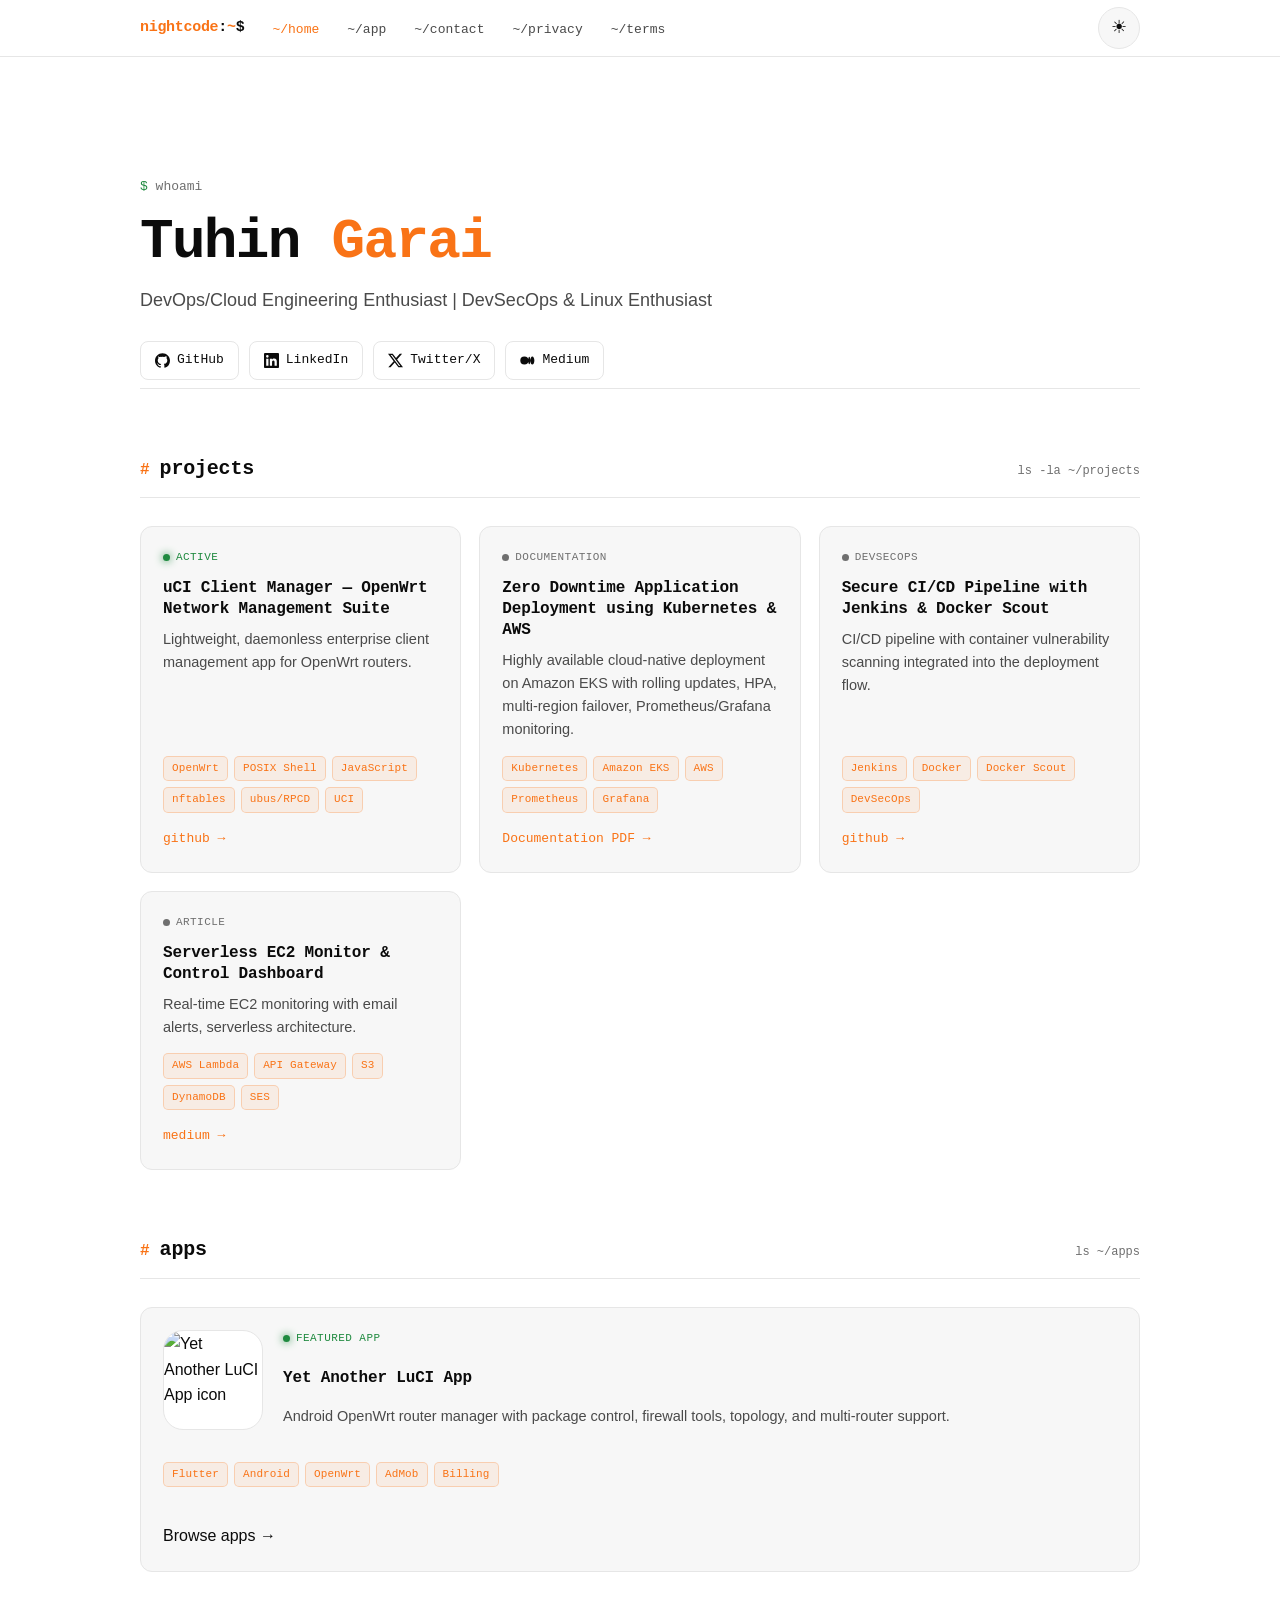
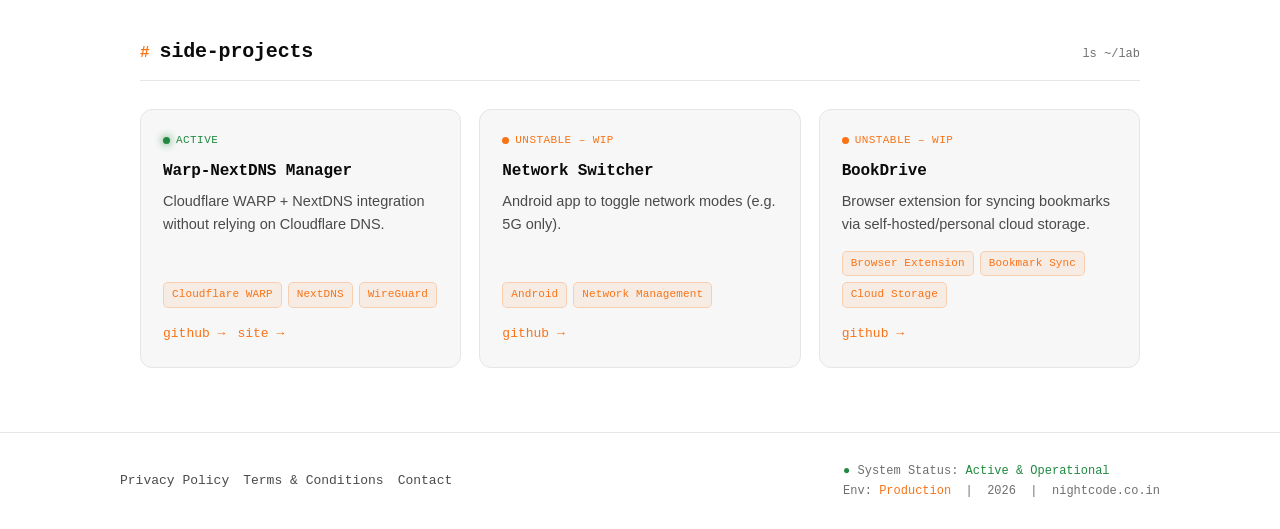
==== index.html @ ea2e743a "feat: update Google Tag Manager ID" ====
<!DOCTYPE html>
<html lang="en">

<head>
  <!-- Google Tag Manager -->
  <script>(function(w,d,s,l,i){w[l]=w[l]||[];w[l].push({'gtm.start':
  new Date().getTime(),event:'gtm.js'});var f=d.getElementsByTagName(s)[0],
  j=d.createElement(s),dl=l!='dataLayer'?'&l='+l:'';j.async=true;j.src=
  '/analytics/?id='+i+dl;f.parentNode.insertBefore(j,f);
  })(window,document,'script','dataLayer','GTM-NWBNMKMR');</script>
  <!-- End Google Tag Manager -->
  <meta charset="UTF-8">
  <meta name="viewport" content="width=device-width, initial-scale=1.0">
  <title>nightcode.co.in — Projects & Apps by nightcodex7</title>
  <meta name="description"
    content="nightcode.co.in features projects and Android apps by nightcodex7, including Yet Another LuCI App for OpenWrt.">
  <meta name="keywords" content="nightcodex7, Android apps, OpenWrt, LuCI, router manager, AdMob, Google Play Billing">
  <meta name="robots" content="index, follow">
  <meta property="og:title" content="nightcode.co.in — Projects & Apps by nightcodex7">
  <meta property="og:description" content="Discover projects and Android apps by nightcodex7, including the featured Yet Another LuCI App for OpenWrt.">
  <meta property="og:url" content="https://nightcode.co.in/">
  <meta property="og:type" content="website">
  <meta property="og:image" content="https://play-lh.googleusercontent.com/Rg--QY-uvtgIDspsjpdXg3IpzzlnApyEFl4UIc5y411rOdT7_73zmTaIJdbg_Q_hnLItHSQLO6C3EMO8smJp=w240-h480-rw">
  <meta name="twitter:card" content="summary_large_image">
  <link rel="icon" id="site-favicon" href="assets/icons/favicon-dark.svg" type="image/svg+xml">
  <script>
  (function(){
    var prefersDark = window.matchMedia && window.matchMedia('(prefers-color-scheme: dark)').matches;
    var storedTheme = localStorage.getItem('theme');
    var theme = storedTheme || (prefersDark ? 'dark' : 'light');
    document.documentElement.setAttribute('data-theme', theme);
    var favicon = document.getElementById('site-favicon');
    if (favicon) favicon.href = theme === 'dark' ? 'assets/icons/favicon-dark.svg' : 'assets/icons/favicon-light.svg';
    document.addEventListener('DOMContentLoaded', function(){
      var toggle = document.getElementById('themeToggle');
      if (!toggle) return;
      toggle.textContent = theme === 'dark' ? '☾' : '☀';
      toggle.addEventListener('click', function(){
        var nextTheme = document.documentElement.getAttribute('data-theme') === 'dark' ? 'light' : 'dark';
        document.documentElement.setAttribute('data-theme', nextTheme);
        localStorage.setItem('theme', nextTheme);
        if (favicon) favicon.href = nextTheme === 'dark' ? 'assets/icons/favicon-dark.svg' : 'assets/icons/favicon-light.svg';
        toggle.textContent = nextTheme === 'dark' ? '☾' : '☀';
      });
    });
    var mq = window.matchMedia && window.matchMedia('(prefers-color-scheme: dark)');
    if (mq && mq.addEventListener) mq.addEventListener('change', function(e){
      if (localStorage.getItem('theme')) return;
      var t = e.matches ? 'dark' : 'light';
      document.documentElement.setAttribute('data-theme', t);
      if (favicon) favicon.href = t === 'dark' ? 'assets/icons/favicon-dark.svg' : 'assets/icons/favicon-light.svg';
      var toggle = document.getElementById('themeToggle');
      if (toggle) toggle.textContent = t === 'dark' ? '☾' : '☀';
    });
  })();
  </script>
  <link rel="stylesheet" href="styles.css">
  <link rel="canonical" href="https://nightcode.co.in/">
  <script type="application/ld+json">
  {"@context":"https://schema.org","@type":"WebSite","url":"https://nightcode.co.in/","name":"nightcode.co.in","description":"Projects and Android apps by nightcodex7, including Yet Another LuCI App for OpenWrt."}
  </script>
</head>

<body>
  <!-- Google Tag Manager (noscript) -->
  <noscript><iframe src="https://www.googletagmanager.com/ns.html?id=GTM-NWBNMKMR"
  height="0" width="0" style="display:none;visibility:hidden"></iframe></noscript>
  <!-- End Google Tag Manager (noscript) -->

  <nav class="nav">
    <div class="nav-inner">
      <a href="index.html" class="nav-brand"><span class="prompt">nightcode</span>:<span
          class="cursor">~</span>$</a>
      <button class="theme-toggle" id="themeToggle" type="button" aria-label="Toggle dark and light mode" title="Toggle theme">☀</button>
      <button class="nav-toggle" aria-label="Toggle menu" aria-expanded="false">menu</button>
      <ul class="nav-links" id="navLinks">
        <li><a href="index.html" class="active">~/home</a></li>
        <li><a href="app.html">~/app</a></li>
        <li><a href="contact.html">~/contact</a></li>
        <li><a href="privacy-policy.html">~/privacy</a></li>
        <li><a href="terms.html">~/terms</a></li>
      </ul>
    </div>
  </nav>

  <main>
    <section class="hero">
      <div class="line"><span class="ok">$</span> whoami</div>
      <h1>Tuhin <span class="accent">Garai</span></h1>
      <p class="tagline">DevOps/Cloud Engineering Enthusiast | DevSecOps &amp; Linux Enthusiast</p>
      <div class="hero-links">
        <a href="https://github.com/nightcodex7" target="_blank" rel="noopener">
          <svg viewBox="0 0 24 24" fill="currentColor">
            <path
              d="M12 .5C5.37.5 0 5.78 0 12.29c0 5.21 3.44 9.63 8.21 11.19.6.11.82-.25.82-.56v-2.02c-3.34.71-4.04-1.59-4.04-1.59-.55-1.37-1.34-1.74-1.34-1.74-1.09-.74.08-.73.08-.73 1.21.08 1.85 1.22 1.85 1.22 1.07 1.8 2.81 1.28 3.5.98.11-.76.42-1.28.76-1.57-2.67-.3-5.47-1.31-5.47-5.84 0-1.29.47-2.34 1.22-3.17-.12-.3-.53-1.51.12-3.15 0 0 1-.31 3.3 1.21a11.6 11.6 0 0 1 6 0c2.3-1.52 3.3-1.21 3.3-1.21.65 1.64.24 2.85.12 3.15.76.83 1.22 1.88 1.22 3.17 0 4.54-2.81 5.53-5.49 5.83.43.36.81 1.08.81 2.18v3.23c0 .31.22.68.83.56A12.01 12.01 0 0 0 24 12.29C24 5.78 18.63.5 12 .5Z" />
          </svg>
          GitHub
        </a>
        <a href="https://linkedin.com/in/tuhingarai" target="_blank" rel="noopener">
          <svg viewBox="0 0 24 24" fill="currentColor">
            <path
              d="M20.45 20.45h-3.56v-5.57c0-1.33-.03-3.04-1.85-3.04-1.86 0-2.14 1.45-2.14 2.94v5.67H9.35V9h3.41v1.56h.05c.48-.9 1.64-1.85 3.37-1.85 3.6 0 4.27 2.37 4.27 5.46v6.28zM5.34 7.43a2.06 2.06 0 1 1 0-4.13 2.06 2.06 0 0 1 0 4.13zM7.12 20.45H3.55V9h3.57v11.45zM22.22 0H1.77C.79 0 0 .77 0 1.72v20.56C0 23.23.79 24 1.77 24h20.45c.98 0 1.78-.77 1.78-1.72V1.72C24 .77 23.2 0 22.22 0z" />
          </svg>
          LinkedIn
        </a>
        <a href="https://x.com/nightcode_x" target="_blank" rel="noopener">
          <svg viewBox="0 0 24 24" fill="currentColor">
            <path
              d="M18.9 1.15h3.68l-8.04 9.19L24 22.85h-7.41l-5.8-7.58-6.63 7.58H.47l8.6-9.83L0 1.15h7.6l5.24 6.93 6.06-6.93zm-1.29 19.5h2.04L6.49 3.24H4.3L17.61 20.65z" />
          </svg>
          Twitter/X
        </a>
        <a href="https://medium.com/@nightcode_x" target="_blank" rel="noopener">
          <svg viewBox="0 0 24 24" fill="currentColor">
            <path
              d="M13.54 12a6.54 6.54 0 1 1-13.08 0 6.54 6.54 0 0 1 13.08 0zm9.46 0c0 3.61-1.46 6.54-3.27 6.54s-3.27-2.93-3.27-6.54 1.47-6.54 3.27-6.54S23 8.39 23 12zm-6.54 0c0 3.31-.73 6-1.63 6s-1.64-2.69-1.64-6 .74-6 1.64-6 1.63 2.69 1.63 6z" />
          </svg>
          Medium
        </a>
      </div>
    </section>

    <section>
      <div class="section-head">
        <span class="hash">#</span>
        <h2>projects</h2>
        <span class="meta">ls -la ~/projects</span>
      </div>


      <div class="grid">
        <article class="card">
          <span class="status active"><span class="dot"></span>Active</span>
          <h3>uCI Client Manager — OpenWrt Network Management Suite</h3>
          <p>Lightweight, daemonless enterprise client management app for OpenWrt routers.</p>
          <div class="tags"><span class="tag">OpenWrt</span><span class="tag">POSIX Shell</span><span
              class="tag">JavaScript</span><span class="tag">nftables</span><span class="tag">ubus/RPCD</span><span
              class="tag">UCI</span></div>
          <div class="card-links"><a href="https://github.com/nightcodex7/luci-app-client-manager" target="_blank"
              rel="noopener">github →</a></div>
        </article>

        <article class="card">
          <span class="status"><span class="dot"></span>Documentation</span>
          <h3>Zero Downtime Application Deployment using Kubernetes &amp; AWS</h3>
          <p>Highly available cloud-native deployment on Amazon EKS with rolling updates, HPA, multi-region failover,
            Prometheus/Grafana monitoring.</p>
          <div class="tags"><span class="tag">Kubernetes</span><span class="tag">Amazon EKS</span><span
              class="tag">AWS</span><span class="tag">Prometheus</span><span class="tag">Grafana</span></div>
          <div class="card-links"><a href="https://tuhingarai.in/assets/Zero_Downtime%20Application_Deployment_Kubernetes_AWS.pdf" target="_blank" rel="noopener">Documentation PDF →</a></div>
        </article>

        <article class="card">
          <span class="status"><span class="dot"></span>DevSecOps</span>
          <h3>Secure CI/CD Pipeline with Jenkins &amp; Docker Scout</h3>
          <p>CI/CD pipeline with container vulnerability scanning integrated into the deployment flow.</p>
          <div class="tags"><span class="tag">Jenkins</span><span class="tag">Docker</span><span class="tag">Docker
              Scout</span><span class="tag">DevSecOps</span></div>
          <div class="card-links"><a href="https://github.com/nightcodex7/insecure_cicd_testing" target="_blank"
              rel="noopener">github →</a></div>
        </article>

        <article class="card">
          <span class="status"><span class="dot"></span>Article</span>
          <h3>Serverless EC2 Monitor &amp; Control Dashboard</h3>
          <p>Real-time EC2 monitoring with email alerts, serverless architecture.</p>
          <div class="tags"><span class="tag">AWS Lambda</span><span class="tag">API Gateway</span><span
              class="tag">S3</span><span class="tag">DynamoDB</span><span class="tag">SES</span></div>
          <div class="card-links"><a
              href="https://medium.com/@nightcode_x/build-a-serverless-ec2-monitor-control-dashboard-with-aws-lambda-api-gateway-and-s3-f9dcad97943d"
              target="_blank" rel="noopener">medium →</a></div>
        </article>
      </div>
    </section>

    <section>
      <div class="section-head">
        <span class="hash">#</span>
        <h2>apps</h2>
        <span class="meta">ls ~/apps</span>
      </div>
      <div class="apps-grid">
        <a href="app.html" class="card app-card" style="text-decoration:none;color:inherit;">
          <div class="app-preview">
            <img src="https://play-lh.googleusercontent.com/Rg--QY-uvtgIDspsjpdXg3IpzzlnApyEFl4UIc5y411rOdT7_73zmTaIJdbg_Q_hnLItHSQLO6C3EMO8smJp=w240-h480-rw"
              alt="Yet Another LuCI App icon">
            <div class="app-preview-content">
              <span class="status active"><span class="dot"></span>Featured App</span>
              <h3>Yet Another LuCI App</h3>
              <p>Android OpenWrt router manager with package control, firewall tools, topology, and multi-router support.</p>
            </div>
          </div>
          <div class="tags"><span class="tag">Flutter</span><span class="tag">Android</span><span class="tag">OpenWrt</span><span class="tag">AdMob</span><span class="tag">Billing</span></div>
          <span class="cta">Browse apps →</span>
        </a>
      </div>
    </section>

    <section>
      <div class="section-head">
        <span class="hash">#</span>
        <h2>side-projects</h2>
        <span class="meta">ls ~/lab</span>
      </div>
      <div class="grid">
        <article class="card">
          <span class="status active"><span class="dot"></span>Active</span>
          <h3>Warp-NextDNS Manager</h3>
          <p>Cloudflare WARP + NextDNS integration without relying on Cloudflare DNS.</p>
          <div class="tags"><span class="tag">Cloudflare WARP</span><span class="tag">NextDNS</span><span
              class="tag">WireGuard</span></div>
          <div class="card-links">
            <a href="https://github.com/nightcodex7/warp-nextdns-wireguard" target="_blank" rel="noopener">github →</a>
            <a href="https://warpnextmanager.nightcode.co.in/" target="_blank" rel="noopener">site →</a>
          </div>
        </article>

        <article class="card">
          <span class="status wip"><span class="dot"></span>Unstable – WIP</span>
          <h3>Network Switcher</h3>
          <p>Android app to toggle network modes (e.g. 5G only).</p>
          <div class="tags"><span class="tag">Android</span><span class="tag">Network Management</span></div>
          <div class="card-links"><a href="https://github.com/nightcodex7/NetworkSwitcher" target="_blank"
              rel="noopener">github →</a></div>
        </article>

        <article class="card">
          <span class="status wip"><span class="dot"></span>Unstable – WIP</span>
          <h3>BookDrive</h3>
          <p>Browser extension for syncing bookmarks via self-hosted/personal cloud storage.</p>
          <div class="tags"><span class="tag">Browser Extension</span><span class="tag">Bookmark Sync</span><span
              class="tag">Cloud Storage</span></div>
          <div class="card-links"><a href="https://github.com/nightcodex7/bookdrive-extension" target="_blank"
              rel="noopener">github →</a></div>
        </article>
      </div>
    </section>
  </main>

  <footer>
    <div class="foot-inner">
      <div class="foot-links">
        <a href="privacy-policy.html">Privacy Policy</a>
        <a href="terms.html">Terms &amp; Conditions</a>
        <a href="contact.html">Contact</a>
      </div>
      <div class="foot-status">
        <div><span class="ok">●</span> System Status: <span class="ok">Active &amp; Operational</span></div>
        <div>Env: <span class="accent">Production</span> &nbsp;|&nbsp; <span id="year">2026</span> &nbsp;|&nbsp;
          nightcode.co.in</div>
      </div>
    </div>
  </footer>

  <script>
    (function () {
      var t = document.querySelector('.nav-toggle');
      var l = document.getElementById('navLinks');
      if (t && l) t.addEventListener('click', function () {
        var open = l.classList.toggle('open');
        t.setAttribute('aria-expanded', open ? 'true' : 'false');
      });
      var y = document.getElementById('year');
      if (y) y.textContent = new Date().getFullYear();
    })();
  </script>
</body>

</html>
---- styles.css ----
/* nightcode.co.in — terminal/dashboard aesthetic, orange accent (#f97316) */
:root {
  --bg: #0a0a0a;
  --bg-elev: #121212;
  --bg-elev2: #171717;
  --border: #232323;
  --border-soft: #1c1c1c;
  --text: #e5e5e5;
  --text-dim: #9a9a9a;
  --text-faint: #6b6b6b;
  --accent: #f97316;
  --accent-dim: #c2410c;
  --accent-soft: rgba(249, 115, 22, 0.12);
  --success: #22c55e;
  --mono: "JetBrains Mono", "Fira Code", "SF Mono", "Cascadia Code", "Consolas", ui-monospace, monospace;
  --sans: -apple-system, BlinkMacSystemFont, "Segoe UI", Roboto, Helvetica, Arial, sans-serif;
}

/* Light theme overrides */
[data-theme="light"] {
  --bg: #ffffff;
  --bg-elev: #f7f7f7;
  --bg-elev2: #f2f2f2;
  --border: #e6e6e6;
  --border-soft: #f0f0f0;
  --text: #0b0b0b;
  --text-dim: #4a4a4a;
  --text-faint: #6f6f6f;
  --accent: #f97316;
  --accent-dim: #c2410c;
  --accent-soft: rgba(249, 115, 22, 0.08);
  --success: #1f8a3f;
}

* { margin: 0; padding: 0; box-sizing: border-box; }

html { scroll-behavior: smooth; }

body {
  background: var(--bg);
  color: var(--text);
  font-family: var(--sans);
  font-size: 16px;
  line-height: 1.6;
  -webkit-font-smoothing: antialiased;
  text-rendering: optimizeLegibility;
  min-height: 100vh;
  display: flex;
  flex-direction: column;
}

a { color: var(--accent); text-decoration: none; transition: color 0.15s, opacity 0.15s; }
a:hover { opacity: 0.85; }

::selection { background: var(--accent); color: #000; }

/* ---------- top nav ---------- */
.nav {
  position: sticky;
  top: 0;
  z-index: 50;
  background: rgba(10, 10, 10, 0.82);
  backdrop-filter: blur(10px);
  -webkit-backdrop-filter: blur(10px);
  border-bottom: 1px solid var(--border);
}
[data-theme="light"] .nav {
  background: rgba(255, 255, 255, 0.92);
  border-bottom: 1px solid var(--border);
}
.nav-inner {
  max-width: 1040px;
  margin: 0 auto;
  padding: 0 20px;
  height: 56px;
  display: flex;
  align-items: center;
  justify-content: space-between;
  gap: 16px;
}
.nav-brand {
  font-family: var(--mono);
  font-weight: 700;
  font-size: 15px;
  color: var(--text);
  letter-spacing: -0.02em;
  white-space: nowrap;
}
.nav-brand .prompt { color: var(--accent); }
.nav-brand .cursor { color: var(--accent); animation: blink 1.1s steps(2) infinite; }
@keyframes blink { 50% { opacity: 0; } }

.nav-links {
  display: flex;
  align-items: center;
  gap: 4px;
  list-style: none;
}
.nav-links a {
  color: var(--text-dim);
  font-family: var(--mono);
  font-size: 13px;
  padding: 7px 12px;
  border-radius: 6px;
  transition: color 0.15s, background 0.15s;
}
.nav-links a:hover { color: var(--accent); background: var(--accent-soft); opacity: 1; }
.nav-links a.active { color: var(--accent); }

.theme-toggle {
  order: 3;
  margin-left: auto;
  display: inline-flex;
  align-items: center;
  justify-content: center;
  border: 1px solid var(--border);
  border-radius: 999px;
  background: var(--bg-elev);
  color: var(--text);
  width: 42px;
  height: 42px;
  padding: 0;
  cursor: pointer;
  font-family: var(--mono);
  font-size: 18px;
  line-height: 1;
  transition: border-color 0.18s, color 0.18s, background 0.18s, transform 0.18s;
}
.theme-toggle:hover {
  border-color: var(--accent);
  color: var(--accent);
  background: var(--accent-soft);
}
.theme-toggle:focus-visible {
  outline: none;
}

.nav-links {
  order: 2;
}

.nav-toggle {
  display: none;
  background: none;
  border: 1px solid var(--border);
  border-radius: 6px;
  color: var(--text);
  padding: 6px 10px;
  cursor: pointer;
  font-family: var(--mono);
  font-size: 14px;
  line-height: 1;
}
.nav-toggle:hover { border-color: var(--accent); color: var(--accent); }

/* ---------- layout ---------- */
main {
  flex: 1;
  width: 100%;
  max-width: 1040px;
  margin: 0 auto;
  padding: 48px 20px 64px;
}

section { margin-bottom: 64px; }
section:last-child { margin-bottom: 0; }

.section-head {
  display: flex;
  align-items: baseline;
  gap: 10px;
  margin-bottom: 28px;
  font-family: var(--mono);
  border-bottom: 1px solid var(--border);
  padding-bottom: 12px;
}
.section-head .hash { color: var(--accent); font-weight: 700; }
.section-head h2 {
  font-family: var(--mono);
  font-size: 20px;
  font-weight: 700;
  color: var(--text);
  letter-spacing: -0.01em;
}
.section-head .meta {
  margin-left: auto;
  font-size: 12px;
  color: var(--text-faint);
}

/* ---------- hero ---------- */
.hero {
  padding: 72px 0 8px;
  border-bottom: 1px solid var(--border);
  margin-bottom: 64px;
}
.hero .line { font-family: var(--mono); color: var(--text-faint); font-size: 13px; margin-bottom: 14px; }
.hero .line .ok { color: var(--success); }
.hero h1 {
  font-family: var(--mono);
  font-size: clamp(34px, 7vw, 56px);
  font-weight: 700;
  line-height: 1.08;
  letter-spacing: -0.03em;
  color: var(--text);
  margin-bottom: 14px;
}
.hero h1 .accent { color: var(--accent); }
.hero .tagline {
  font-size: 18px;
  color: var(--text-dim);
  max-width: 640px;
  margin-bottom: 26px;
}
.hero-links { display: flex; flex-wrap: wrap; gap: 10px; }
.hero-links a {
  display: inline-flex;
  align-items: center;
  gap: 7px;
  padding: 8px 14px;
  border: 1px solid var(--border);
  border-radius: 8px;
  color: var(--text);
  font-family: var(--mono);
  font-size: 13px;
  transition: border-color 0.15s, color 0.15s, background 0.15s;
}
.hero-links a:hover { border-color: var(--accent); color: var(--accent); background: var(--accent-soft); opacity: 1; }
.hero-links svg { width: 15px; height: 15px; flex-shrink: 0; }

/* ---------- project grid ---------- */
.grid {
  display: grid;
  grid-template-columns: repeat(auto-fill, minmax(320px, 1fr));
  gap: 18px;
}
.grid.flagship { grid-template-columns: 1fr; }

.apps-grid {
  display: grid;
  grid-template-columns: repeat(auto-fit, minmax(320px, 1fr));
  gap: 18px;
}

.app-card {
  display: flex;
  flex-direction: column;
  gap: 20px;
}

.app-preview {
  display: flex;
  align-items: flex-start;
  gap: 20px;
}

.app-preview img {
  width: 100px;
  height: 100px;
  border-radius: 20px;
  object-fit: cover;
  border: 1px solid var(--border);
  background: var(--bg);
}

.app-preview-content {
  display: flex;
  flex-direction: column;
  gap: 8px;
}

.app-preview-content h3 {
  margin: 0;
}

.app-preview-content p {
  margin: 0;
  color: var(--text-dim);
  font-size: 14.5px;
}

.filter-row {
  display: flex;
  flex-wrap: wrap;
  align-items: center;
  gap: 12px;
  margin-bottom: 24px;
}

.filter-label {
  font-family: var(--mono);
  font-size: 13px;
  color: var(--text-faint);
  min-width: 120px;
}

.filter-buttons {
  display: flex;
  flex-wrap: wrap;
  gap: 10px;
}

.filter-btn {
  background: var(--bg-elev);
  border: 1px solid var(--border);
  color: var(--text);
  border-radius: 999px;
  padding: 10px 18px;
  font-family: var(--mono);
  font-size: 13px;
  cursor: pointer;
  transition: border-color 0.18s, background 0.18s, color 0.18s;
}

.filter-btn:hover,
.filter-btn.active {
  border-color: var(--accent);
  background: var(--accent-soft);
  color: var(--accent);
}

.filter-summary {
  margin-left: auto;
  font-family: var(--mono);
  font-size: 13px;
  color: var(--text-faint);
}

.app-item.hidden {
  display: none;
}

.card {
  background: var(--bg-elev);
  border: 1px solid var(--border);
  border-radius: 12px;
  padding: 22px;
  display: flex;
  flex-direction: column;
  transition: border-color 0.18s, transform 0.18s, background 0.18s;
}
.card:hover { border-color: var(--accent-dim); transform: translateY(-2px); }
.card .status {
  font-family: var(--mono);
  font-size: 11px;
  letter-spacing: 0.04em;
  text-transform: uppercase;
  display: inline-flex;
  align-items: center;
  gap: 6px;
  margin-bottom: 12px;
  color: var(--text-faint);
}
.card .status .dot { width: 7px; height: 7px; border-radius: 50%; background: var(--text-faint); flex-shrink: 0; }
.card .status.active { color: var(--success); }
.card .status.active .dot { background: var(--success); box-shadow: 0 0 8px var(--success); }
.card .status.wip { color: var(--accent); }
.card .status.wip .dot { background: var(--accent); }
.card h3 {
  font-family: var(--mono);
  font-size: 16px;
  font-weight: 700;
  color: var(--text);
  margin-bottom: 8px;
  letter-spacing: -0.01em;
  line-height: 1.3;
}
.card p { color: var(--text-dim); font-size: 14.5px; margin-bottom: 14px; flex: 1; }
.tags { display: flex; flex-wrap: wrap; gap: 6px; margin-bottom: 16px; }
.tag {
  font-family: var(--mono);
  font-size: 11px;
  color: var(--accent);
  background: var(--accent-soft);
  border: 1px solid rgba(249, 115, 22, 0.25);
  padding: 3px 8px;
  border-radius: 5px;
  letter-spacing: 0.01em;
}
.card-links { display: flex; flex-wrap: wrap; gap: 12px; font-family: var(--mono); font-size: 13px; }
.card-links a { display: inline-flex; align-items: center; gap: 5px; }
.card-links svg { width: 14px; height: 14px; }

.download-actions {
  display: flex;
  flex-wrap: wrap;
  gap: 10px;
  margin-bottom: 12px;
}

.download-actions a {
  display: inline-flex;
  align-items: center;
  justify-content: center;
  padding: 10px 16px;
  border-radius: 999px;
  border: 1px solid var(--border);
  background: var(--bg-elev);
  color: var(--text);
  font-family: var(--mono);
  font-size: 13px;
  text-decoration: none;
  transition: border-color 0.18s, color 0.18s, background 0.18s;
}

.download-actions a:hover {
  border-color: var(--accent);
  color: var(--accent);
  background: var(--accent-soft);
}

.clickable { cursor: pointer; }
.clickable:hover { border-color: var(--accent-dim); transform: translateY(-2px); }

/* flagship card */
.card.flagship {
  background: linear-gradient(180deg, var(--bg-elev2) 0%, var(--bg-elev) 100%);
  border-color: var(--accent-dim);
  padding: 30px;
}
.card.flagship .flag-badge {
  font-family: var(--mono);
  font-size: 11px;
  color: var(--accent);
  letter-spacing: 0.08em;
  text-transform: uppercase;
  margin-bottom: 6px;
}
.card.flagship h3 { font-size: 24px; margin-bottom: 12px; }
.card.flagship p { font-size: 16px; max-width: 680px; }
.card.flagship .cta {
  display: inline-flex;
  align-items: center;
  gap: 8px;
  padding: 10px 18px;
  background: var(--accent);
  color: #0a0a0a;
  border-radius: 8px;
  font-family: var(--mono);
  font-size: 14px;
  font-weight: 700;
  margin-top: 8px;
  align-self: flex-start;
  transition: transform 0.15s, opacity 0.15s;
}
.card.flagship .cta:hover { transform: translateY(-1px); opacity: 0.92; }

/* ---------- prose (legal/contact) ---------- */
.prose { max-width: 760px; }
.prose h1 {
  font-family: var(--mono);
  font-size: clamp(26px, 5vw, 36px);
  font-weight: 700;
  color: var(--text);
  letter-spacing: -0.02em;
  margin-bottom: 6px;
}
.prose .updated {
  font-family: var(--mono);
  font-size: 13px;
  color: var(--text-faint);
  margin-bottom: 30px;
  display: block;
}
.prose h2 {
  font-family: var(--mono);
  font-size: 17px;
  color: var(--accent);
  margin: 32px 0 12px;
  letter-spacing: -0.01em;
}
.prose h3 {
  font-family: var(--mono);
  font-size: 14px;
  color: var(--text);
  margin: 22px 0 8px;
}
.prose p { color: var(--text-dim); margin-bottom: 14px; font-size: 15.5px; }
.prose ul { margin: 0 0 14px 20px; color: var(--text-dim); }
.prose li { margin-bottom: 7px; font-size: 15.5px; }
.prose strong { color: var(--text); font-weight: 600; }
.prose .note {
  border-left: 3px solid var(--accent);
  background: var(--accent-soft);
  padding: 12px 16px;
  border-radius: 0 8px 8px 0;
  margin: 18px 0;
  font-size: 14.5px;
  color: var(--text);
}

/* ---------- app page ---------- */
.app-hero { text-align: left; padding: 0px 0 8px; border-bottom: none; margin-bottom: 5px; }
.app-hero .eyebrow { font-family: var(--mono); font-size: 13px; color: var(--accent); margin-bottom: 10px; }
.app-hero h1 {
  font-family: var(--mono);
  font-size: clamp(28px, 6vw, 44px);
  font-weight: 700;
  letter-spacing: -0.02em;
  color: var(--text);
  margin-bottom: 10px;
}
.app-hero .tag { font-size: 18px; color: var(--text-dim); margin-bottom: 14px; }
.app-hero .desc { color: var(--text-dim); max-width: 640px; font-size: 15.5px; }

.downloads {
  display: grid;
  grid-template-columns: repeat(auto-fit, minmax(280px, 1fr));
  gap: 16px;
  margin-bottom: 12px;
}
.dl {
  border: 1px solid var(--border);
  background: var(--bg-elev);
  border-radius: 12px;
  padding: 22px;
  display: flex;
  flex-direction: column;
  gap: 6px;
  transition: border-color 0.18s, transform 0.18s;
}
.dl:hover { border-color: var(--accent-dim); transform: translateY(-2px); }
.dl .label { font-family: var(--mono); font-size: 12px; color: var(--text-faint); text-transform: uppercase; letter-spacing: 0.05em; }
.dl .title { font-family: var(--mono); font-size: 17px; color: var(--text); font-weight: 700; }
.dl .sub { font-size: 13.5px; color: var(--text-dim); margin-bottom: 12px; }
.dl .btn {
  align-self: flex-start;
  display: inline-flex;
  align-items: center;
  gap: 8px;
  padding: 10px 16px;
  border-radius: 8px;
  font-family: var(--mono);
  font-size: 14px;
  font-weight: 700;
  transition: opacity 0.15s, transform 0.15s;
}
.dl .btn:hover { opacity: 0.9; transform: translateY(-1px); }
.dl.play .btn { background: #0f9d58; color: #fff; }
.dl.gh .btn { background: var(--accent); color: #0a0a0a; }
.dl .btn svg { width: 16px; height: 16px; }

/* screenshots */
.shots-loading, .shots-fallback {
  font-family: var(--mono);
  font-size: 13px;
  color: var(--text-faint);
  padding: 24px;
  text-align: center;
  border: 1px dashed var(--border);
  border-radius: 10px;
}
.shots-grid {
  display: grid;
  grid-template-columns: repeat(auto-fill, minmax(220px, 1fr));
  gap: 14px;
}
.shots-grid img {
  width: 100%;
  height: auto;
  border-radius: 10px;
  border: 1px solid var(--border);
  background: var(--bg-elev);
  transition: transform 0.18s, border-color 0.18s;
  cursor: zoom-in;
}
.shots-grid img:hover { transform: scale(1.02); border-color: var(--accent-dim); }

.feature-list {
  list-style: none;
  display: grid;
  grid-template-columns: repeat(auto-fit, minmax(280px, 1fr));
  gap: 12px;
  margin: 0;
}
.feature-list li {
  border: 1px solid var(--border);
  background: var(--bg-elev);
  border-radius: 10px;
  padding: 16px 18px;
  font-size: 14.5px;
  color: var(--text-dim);
}
.feature-list li b { color: var(--text); font-family: var(--mono); font-size: 14px; display: block; margin-bottom: 4px; }

.license-note {
  font-family: var(--mono);
  font-size: 14px;
  color: var(--text-dim);
  border: 1px solid var(--border);
  background: var(--bg-elev);
  border-radius: 10px;
  padding: 16px 20px;
}
.license-note .key { color: var(--accent); }

.back-link {
  font-family: var(--mono);
  font-size: 14px;
  color: var(--text-dim);
  display: inline-flex;
  align-items: center;
  gap: 6px;
  margin-top: 40px;
}
.back-link:hover { color: var(--accent); }
.back-link svg { width: 15px; height: 15px; }

/* ---------- contact ---------- */
.contact-card {
  border: 1px solid var(--border);
  background: var(--bg-elev);
  border-radius: 14px;
  padding: 40px;
  text-align: center;
  max-width: 560px;
  margin: 32px auto 0;
}
.contact-card .icon {
  width: 52px; height: 52px;
  margin: 0 auto 18px;
  color: var(--accent);
}
.contact-card h2 { font-family: var(--mono); font-size: 20px; color: var(--text); margin-bottom: 8px; }
.contact-card p { color: var(--text-dim); font-size: 15px; margin-bottom: 22px; }
.contact-card a.mail {
  display: inline-block;
  font-family: var(--mono);
  font-size: 16px;
  color: var(--accent);
  border: 1px solid var(--accent-dim);
  background: var(--accent-soft);
  padding: 12px 22px;
  border-radius: 8px;
  word-break: break-all;
  transition: background 0.15s, transform 0.15s;
}
.contact-card a.mail:hover { background: rgba(249, 115, 22, 0.2); transform: translateY(-1px); }

/* ---------- footer ---------- */
footer {
  border-top: 1px solid var(--border);
  background: var(--bg);
  padding: 28px 20px;
}
.foot-inner {
  max-width: 1040px;
  margin: 0 auto;
  display: flex;
  flex-wrap: wrap;
  align-items: center;
  justify-content: space-between;
  gap: 14px;
}
.foot-links { display: flex; flex-wrap: wrap; gap: 14px; font-family: var(--mono); font-size: 13px; }
.foot-links a { color: var(--text-dim); }
.foot-links a:hover { color: var(--accent); }
.foot-status {
  font-family: var(--mono);
  font-size: 12px;
  color: var(--text-faint);
  line-height: 1.7;
}
.foot-status .ok { color: var(--success); }
.foot-status .accent { color: var(--accent); }

/* ---------- responsive ---------- */
@media (max-width: 640px) {
  .nav-inner {
    padding: 0 14px;
    gap: 10px;
    height: auto;
    min-height: 56px;
    flex-wrap: wrap;
  }
  .nav-toggle { display: block; }
  .nav-links {
    position: absolute;
    top: 55px;
    left: 0;
    right: 0;
    flex-direction: column;
    align-items: stretch;
    gap: 0;
    background: var(--bg-elev);
    border-bottom: 1px solid var(--border);
    padding: 6px 12px 12px;
    display: none;
  }
  .nav-links.open { display: flex; }
  .nav-links a { padding: 11px 12px; border-radius: 6px; }
  .theme-toggle {
    margin-left: auto;
    padding: 7px 9px;
    min-width: 38px;
    min-height: 38px;
  }
  main { padding: 36px 16px 52px; }
  .hero { padding: 48px 0 8px; }
  .card.flagship { padding: 22px; }
  .contact-card { padding: 28px 20px; }
  .section-head .meta { display: none; }
}

@media (prefers-reduced-motion: reduce) {
  *, *::before, *::after { animation: none !important; transition: none !important; }
}
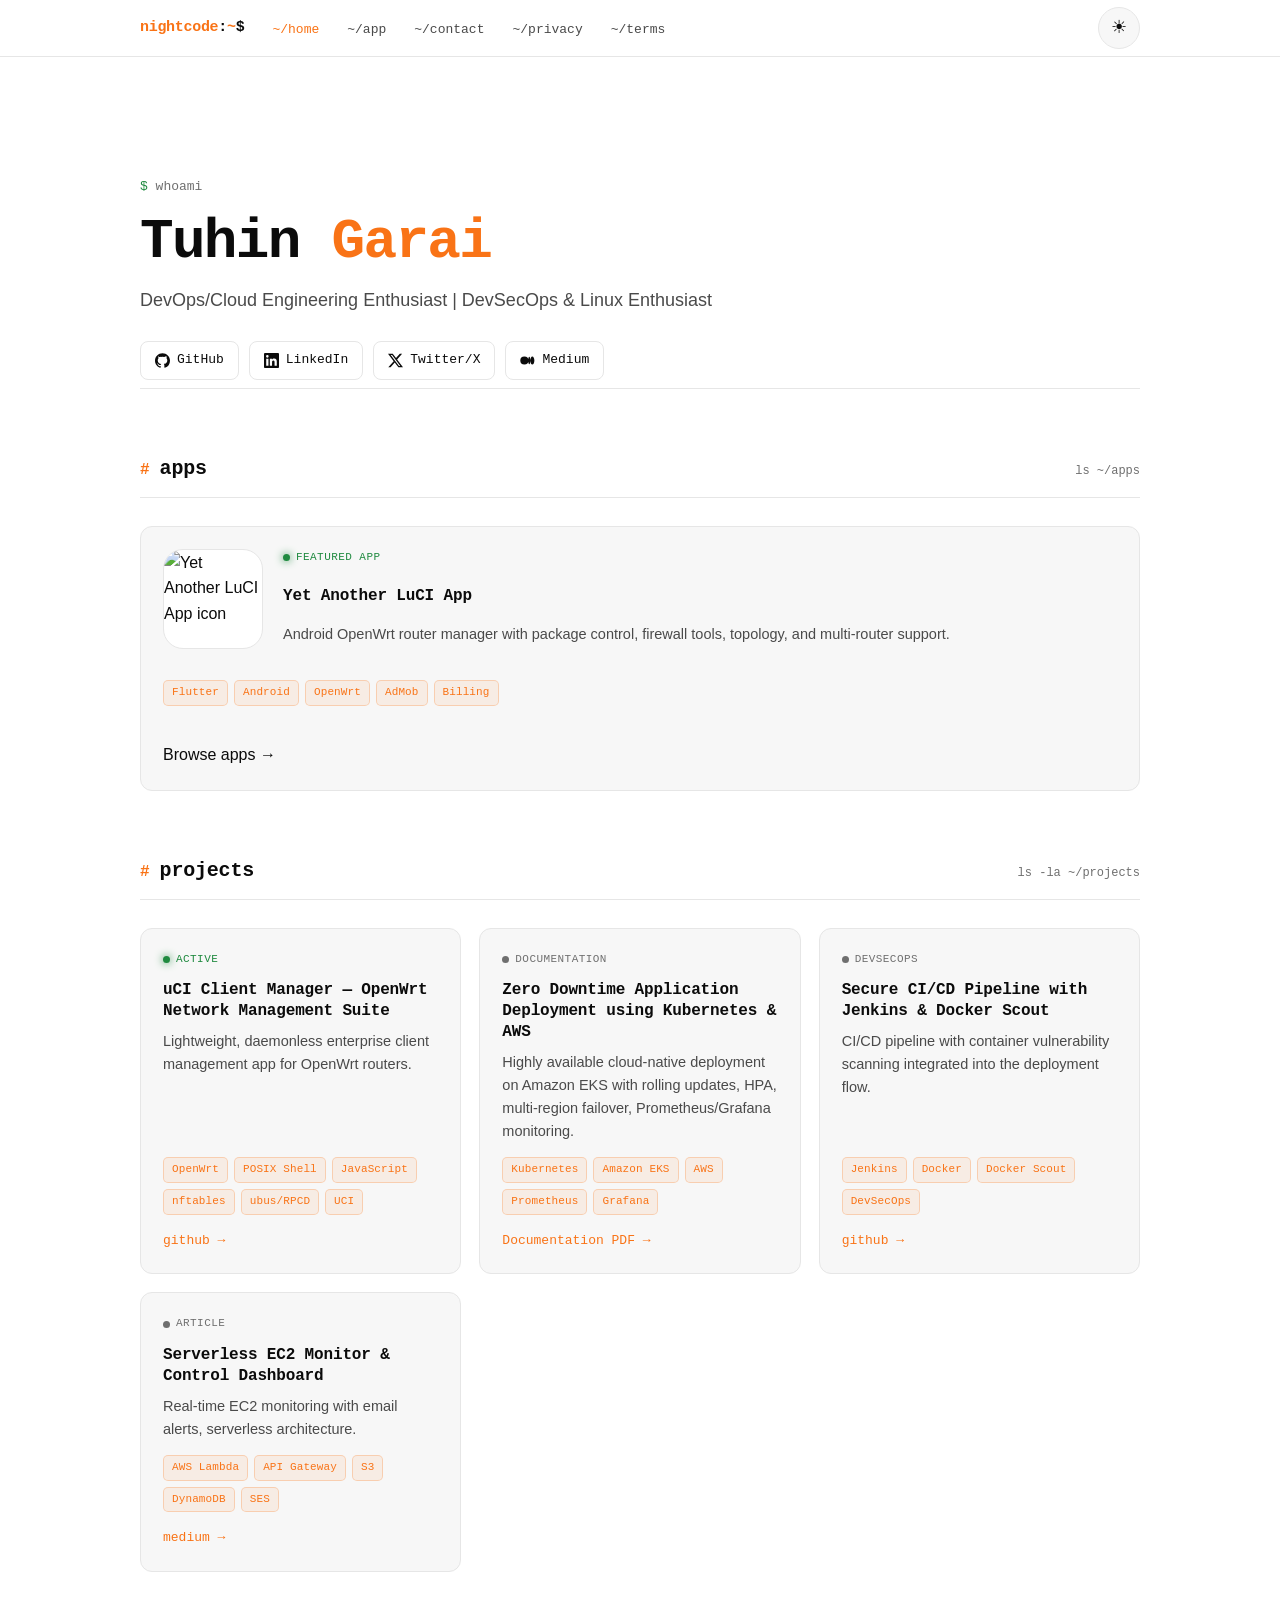
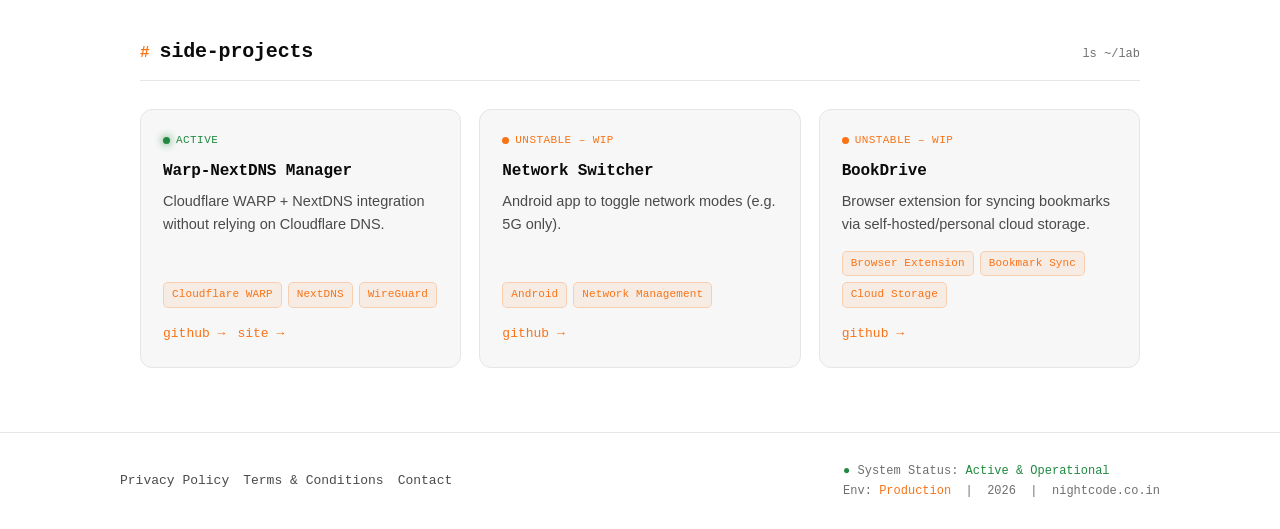
==== commit 4474e0e1: "refactor: optimize SEO and performance with enhanced meta tags, schema markup, and resource preloadi" ====
--- a/index.html
+++ b/index.html
@@ -13,15 +13,35 @@
   <meta name="viewport" content="width=device-width, initial-scale=1.0">
   <title>nightcode.co.in — Projects & Apps by nightcodex7</title>
   <meta name="description"
-    content="nightcode.co.in features projects and Android apps by nightcodex7, including Yet Another LuCI App for OpenWrt.">
-  <meta name="keywords" content="nightcodex7, Android apps, OpenWrt, LuCI, router manager, AdMob, Google Play Billing">
-  <meta name="robots" content="index, follow">
+    content="nightcode.co.in features projects, open-source software, and Android apps by nightcodex7, including Yet Another LuCI App for OpenWrt.">
+  <meta name="keywords" content="nightcodex7, Tuhin Garai, Android apps, OpenWrt, LuCI, router manager, DevOps, Cloud Engineering">
+  <meta name="robots" content="index, follow, max-image-preview:large, max-snippet:-1, max-video-preview:-1">
+  <link rel="canonical" href="https://nightcode.co.in/">
+
+  <!-- Performance & Resource Hints -->
+  <link rel="preconnect" href="https://play-lh.googleusercontent.com" crossorigin>
+  <link rel="dns-prefetch" href="https://play-lh.googleusercontent.com">
+  <link rel="preconnect" href="https://www.googletagmanager.com">
+  <link rel="dns-prefetch" href="https://www.googletagmanager.com">
+  <link rel="preload" as="image" href="https://play-lh.googleusercontent.com/Rg--QY-uvtgIDspsjpdXg3IpzzlnApyEFl4UIc5y411rOdT7_73zmTaIJdbg_Q_hnLItHSQLO6C3EMO8smJp=w240-h480-rw">
+
+  <!-- Open Graph / Facebook -->
+  <meta property="og:site_name" content="nightcode.co.in">
+  <meta property="og:locale" content="en_US">
   <meta property="og:title" content="nightcode.co.in — Projects & Apps by nightcodex7">
   <meta property="og:description" content="Discover projects and Android apps by nightcodex7, including the featured Yet Another LuCI App for OpenWrt.">
   <meta property="og:url" content="https://nightcode.co.in/">
   <meta property="og:type" content="website">
   <meta property="og:image" content="https://play-lh.googleusercontent.com/Rg--QY-uvtgIDspsjpdXg3IpzzlnApyEFl4UIc5y411rOdT7_73zmTaIJdbg_Q_hnLItHSQLO6C3EMO8smJp=w240-h480-rw">
+
+  <!-- Twitter Card -->
   <meta name="twitter:card" content="summary_large_image">
+  <meta name="twitter:site" content="@nightcode_x">
+  <meta name="twitter:creator" content="@nightcode_x">
+  <meta name="twitter:title" content="nightcode.co.in — Projects & Apps by nightcodex7">
+  <meta name="twitter:description" content="Discover projects and Android apps by nightcodex7, including the featured Yet Another LuCI App for OpenWrt.">
+  <meta name="twitter:image" content="https://play-lh.googleusercontent.com/Rg--QY-uvtgIDspsjpdXg3IpzzlnApyEFl4UIc5y411rOdT7_73zmTaIJdbg_Q_hnLItHSQLO6C3EMO8smJp=w240-h480-rw">
+
   <link rel="icon" id="site-favicon" href="assets/icons/favicon-dark.svg" type="image/svg+xml">
   <script>
   (function(){
@@ -55,9 +75,40 @@
   })();
   </script>
   <link rel="stylesheet" href="styles.css">
-  <link rel="canonical" href="https://nightcode.co.in/">
   <script type="application/ld+json">
-  {"@context":"https://schema.org","@type":"WebSite","url":"https://nightcode.co.in/","name":"nightcode.co.in","description":"Projects and Android apps by nightcodex7, including Yet Another LuCI App for OpenWrt."}
+  [
+    {
+      "@context": "https://schema.org",
+      "@type": "WebSite",
+      "url": "https://nightcode.co.in/",
+      "name": "nightcode.co.in",
+      "description": "Projects and Android apps by nightcodex7, including Yet Another LuCI App for OpenWrt.",
+      "publisher": {
+        "@type": "Person",
+        "name": "Tuhin Garai",
+        "alternateName": "nightcodex7",
+        "url": "https://nightcode.co.in/"
+      }
+    },
+    {
+      "@context": "https://schema.org",
+      "@type": "Person",
+      "name": "Tuhin Garai",
+      "alternateName": "nightcodex7",
+      "url": "https://nightcode.co.in/",
+      "sameAs": [
+        "https://github.com/nightcodex7",
+        "https://linkedin.com/in/tuhingarai",
+        "https://x.com/nightcode_x",
+        "https://medium.com/@nightcode_x"
+      ],
+      "jobTitle": "DevOps/Cloud Engineering Enthusiast",
+      "worksFor": {
+        "@type": "Organization",
+        "name": "nightcode.co.in"
+      }
+    }
+  ]
   </script>
 </head>
 
@@ -123,6 +174,29 @@
     <section>
       <div class="section-head">
         <span class="hash">#</span>
+        <h2>apps</h2>
+        <span class="meta">ls ~/apps</span>
+      </div>
+      <div class="apps-grid">
+        <a href="app.html" class="card app-card" style="text-decoration:none;color:inherit;">
+          <div class="app-preview">
+            <img src="https://play-lh.googleusercontent.com/Rg--QY-uvtgIDspsjpdXg3IpzzlnApyEFl4UIc5y411rOdT7_73zmTaIJdbg_Q_hnLItHSQLO6C3EMO8smJp=w240-h480-rw"
+              alt="Yet Another LuCI App icon" width="100" height="100" decoding="async">
+            <div class="app-preview-content">
+              <span class="status active"><span class="dot"></span>Featured App</span>
+              <h3>Yet Another LuCI App</h3>
+              <p>Android OpenWrt router manager with package control, firewall tools, topology, and multi-router support.</p>
+            </div>
+          </div>
+          <div class="tags"><span class="tag">Flutter</span><span class="tag">Android</span><span class="tag">OpenWrt</span><span class="tag">AdMob</span><span class="tag">Billing</span></div>
+          <span class="cta">Browse apps →</span>
+        </a>
+      </div>
+    </section>
+
+    <section>
+      <div class="section-head">
+        <span class="hash">#</span>
         <h2>projects</h2>
         <span class="meta">ls -la ~/projects</span>
       </div>
@@ -170,29 +244,6 @@
               href="https://medium.com/@nightcode_x/build-a-serverless-ec2-monitor-control-dashboard-with-aws-lambda-api-gateway-and-s3-f9dcad97943d"
               target="_blank" rel="noopener">medium →</a></div>
         </article>
-      </div>
-    </section>
-
-    <section>
-      <div class="section-head">
-        <span class="hash">#</span>
-        <h2>apps</h2>
-        <span class="meta">ls ~/apps</span>
-      </div>
-      <div class="apps-grid">
-        <a href="app.html" class="card app-card" style="text-decoration:none;color:inherit;">
-          <div class="app-preview">
-            <img src="https://play-lh.googleusercontent.com/Rg--QY-uvtgIDspsjpdXg3IpzzlnApyEFl4UIc5y411rOdT7_73zmTaIJdbg_Q_hnLItHSQLO6C3EMO8smJp=w240-h480-rw"
-              alt="Yet Another LuCI App icon">
-            <div class="app-preview-content">
-              <span class="status active"><span class="dot"></span>Featured App</span>
-              <h3>Yet Another LuCI App</h3>
-              <p>Android OpenWrt router manager with package control, firewall tools, topology, and multi-router support.</p>
-            </div>
-          </div>
-          <div class="tags"><span class="tag">Flutter</span><span class="tag">Android</span><span class="tag">OpenWrt</span><span class="tag">AdMob</span><span class="tag">Billing</span></div>
-          <span class="cta">Browse apps →</span>
-        </a>
       </div>
     </section>
 
--- a/styles.css
+++ b/styles.css
@@ -558,6 +558,7 @@
 .shots-grid img {
   width: 100%;
   height: auto;
+  aspect-ratio: 9 / 19.5;
   border-radius: 10px;
   border: 1px solid var(--border);
   background: var(--bg-elev);
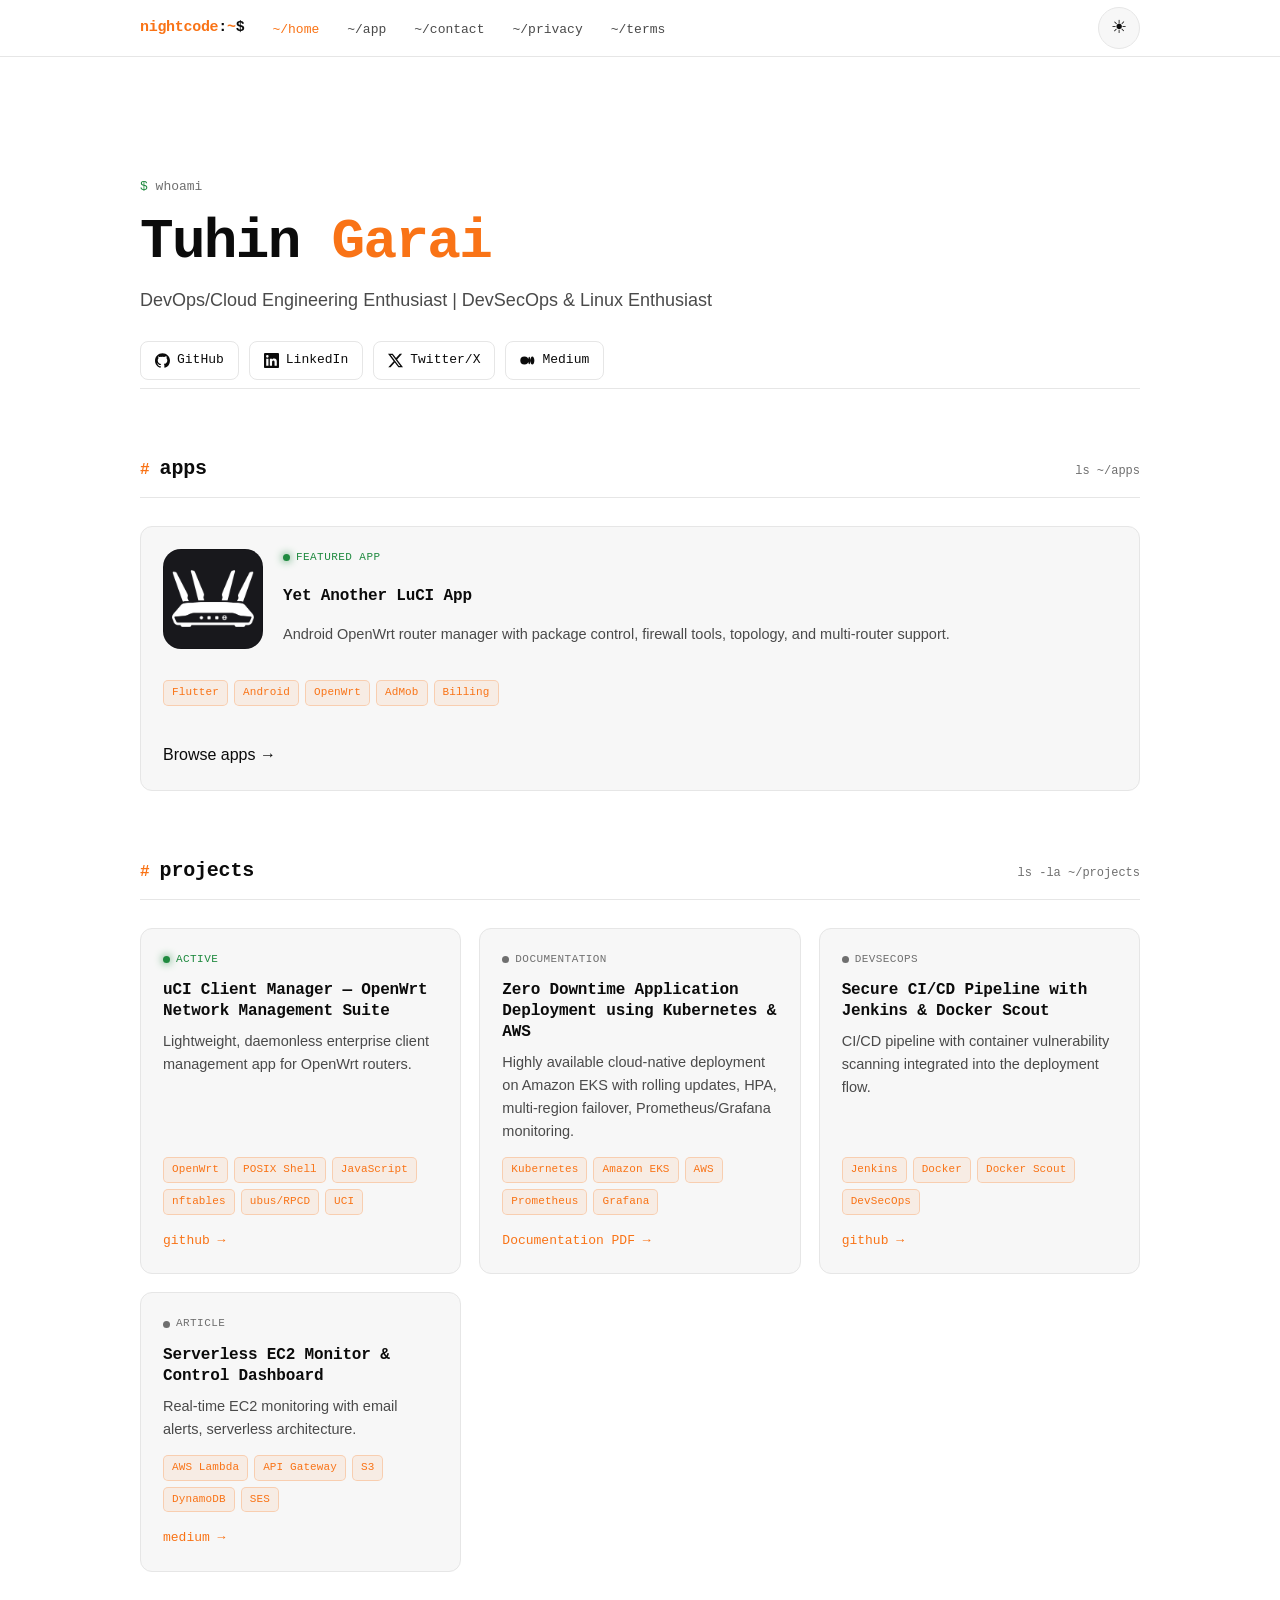
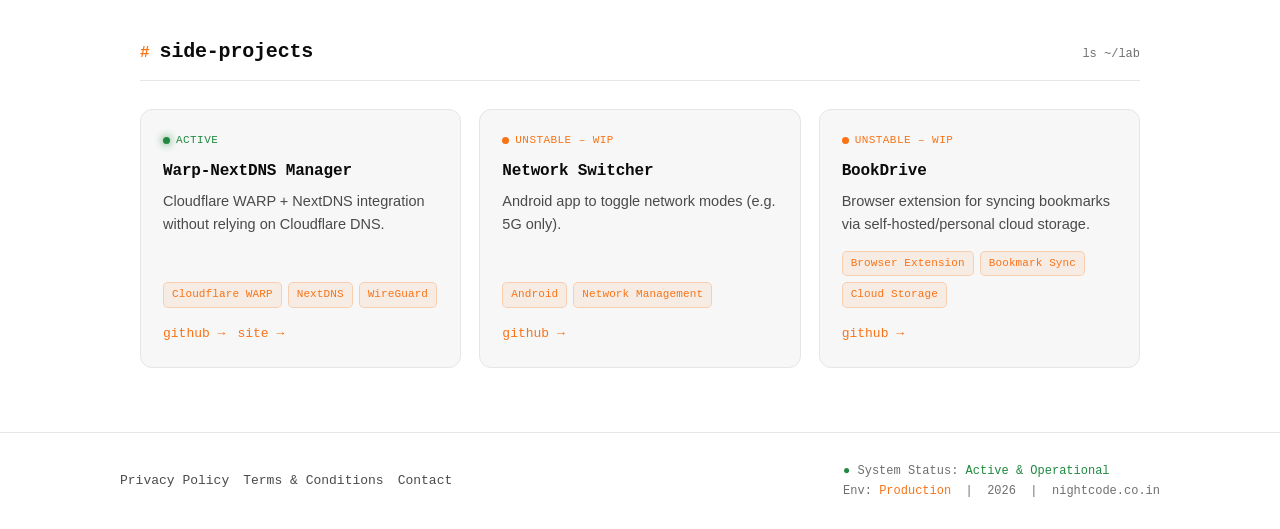
==== commit acfb6789: "feat: redesign app hero section with new assets, local theme persistence, and interactive mode toggl" ====
--- a/index.html
+++ b/index.html
@@ -180,7 +180,7 @@
       <div class="apps-grid">
         <a href="app.html" class="card app-card" style="text-decoration:none;color:inherit;">
           <div class="app-preview">
-            <img src="https://play-lh.googleusercontent.com/Rg--QY-uvtgIDspsjpdXg3IpzzlnApyEFl4UIc5y411rOdT7_73zmTaIJdbg_Q_hnLItHSQLO6C3EMO8smJp=w240-h480-rw"
+            <img src="assets/images/app_logo_router_clean.png"
               alt="Yet Another LuCI App icon" width="100" height="100" decoding="async">
             <div class="app-preview-content">
               <span class="status active"><span class="dot"></span>Featured App</span>
--- a/styles.css
+++ b/styles.css
@@ -257,10 +257,17 @@
 .app-preview img {
   width: 100px;
   height: 100px;
-  border-radius: 20px;
-  object-fit: cover;
-  border: 1px solid var(--border);
-  background: var(--bg);
+  border-radius: 18px;
+  object-fit: contain;
+  border: 1px solid var(--border);
+  background: #141416;
+  padding: 8px;
+  transition: transform 0.2s ease, border-color 0.2s ease;
+}
+
+[data-theme="light"] .app-preview img {
+  background: #18181c;
+  border-color: rgba(0, 0, 0, 0.15);
 }
 
 .app-preview-content {
@@ -490,18 +497,95 @@
 }
 
 /* ---------- app page ---------- */
-.app-hero { text-align: left; padding: 0px 0 8px; border-bottom: none; margin-bottom: 5px; }
-.app-hero .eyebrow { font-family: var(--mono); font-size: 13px; color: var(--accent); margin-bottom: 10px; }
+.app-hero { text-align: left; padding: 0px 0 8px; border-bottom: none; margin-bottom: 24px; }
+
+.app-hero-header {
+  display: flex;
+  align-items: center;
+  gap: 28px;
+  margin-bottom: 18px;
+}
+
+.app-logo-badge {
+  position: relative;
+  flex-shrink: 0;
+  display: inline-flex;
+  align-items: center;
+  justify-content: center;
+  padding: 16px 22px;
+  background: var(--bg-elev2);
+  border: 1px solid var(--border);
+  border-radius: 18px;
+  box-shadow: 0 8px 24px rgba(0, 0, 0, 0.25);
+  transition: transform 0.25s ease, border-color 0.25s ease, box-shadow 0.25s ease;
+  overflow: hidden;
+}
+
+.app-logo-badge::before {
+  content: "";
+  position: absolute;
+  inset: -1px;
+  border-radius: 18px;
+  background: radial-gradient(circle at top left, var(--accent-soft), transparent 70%);
+  pointer-events: none;
+}
+
+.app-logo-badge:hover {
+  transform: translateY(-3px) scale(1.02);
+  border-color: var(--accent-dim);
+  box-shadow: 0 12px 32px rgba(249, 115, 22, 0.22);
+}
+
+.app-logo-img {
+  width: 140px;
+  height: auto;
+  aspect-ratio: 428 / 298;
+  object-fit: contain;
+  display: block;
+  transition: filter 0.25s ease;
+}
+
+.app-hero-info {
+  display: flex;
+  flex-direction: column;
+}
+
+.app-hero .eyebrow { font-family: var(--mono); font-size: 13px; color: var(--accent); margin-bottom: 6px; }
 .app-hero h1 {
   font-family: var(--mono);
-  font-size: clamp(28px, 6vw, 44px);
+  font-size: clamp(26px, 5.5vw, 42px);
   font-weight: 700;
   letter-spacing: -0.02em;
   color: var(--text);
-  margin-bottom: 10px;
-}
-.app-hero .tag { font-size: 18px; color: var(--text-dim); margin-bottom: 14px; }
-.app-hero .desc { color: var(--text-dim); max-width: 640px; font-size: 15.5px; }
+  margin-bottom: 6px;
+  line-height: 1.15;
+}
+.app-hero h1 .accent-sub {
+  color: var(--accent);
+  display: block;
+  font-size: 0.75em;
+  margin-top: 2px;
+}
+.app-hero .tag { font-size: 17px; color: var(--text-dim); margin-bottom: 0; }
+.app-hero .desc { color: var(--text-dim); max-width: 680px; font-size: 15.5px; line-height: 1.6; }
+
+/* Dark & Light Theme Optimizations for App Logo */
+[data-theme="dark"] .app-logo-badge {
+  background: linear-gradient(145deg, #161618 0%, #0d0d0e 100%);
+  border-color: rgba(255, 255, 255, 0.1);
+}
+[data-theme="dark"] .app-logo-img {
+  filter: drop-shadow(0 4px 12px rgba(249, 115, 22, 0.25));
+}
+
+[data-theme="light"] .app-logo-badge {
+  background: linear-gradient(145deg, #1e1e22 0%, #121215 100%);
+  border-color: rgba(0, 0, 0, 0.15);
+  box-shadow: 0 10px 28px rgba(0, 0, 0, 0.2);
+}
+[data-theme="light"] .app-logo-img {
+  filter: drop-shadow(0 4px 10px rgba(249, 115, 22, 0.35));
+}
 
 .downloads {
   display: grid;
@@ -701,6 +785,18 @@
   .card.flagship { padding: 22px; }
   .contact-card { padding: 28px 20px; }
   .section-head .meta { display: none; }
+  .app-hero-header {
+    flex-direction: column;
+    align-items: flex-start;
+    gap: 16px;
+  }
+  .app-logo-badge {
+    padding: 12px 18px;
+    border-radius: 14px;
+  }
+  .app-logo-img {
+    width: 110px;
+  }
 }
 
 @media (prefers-reduced-motion: reduce) {
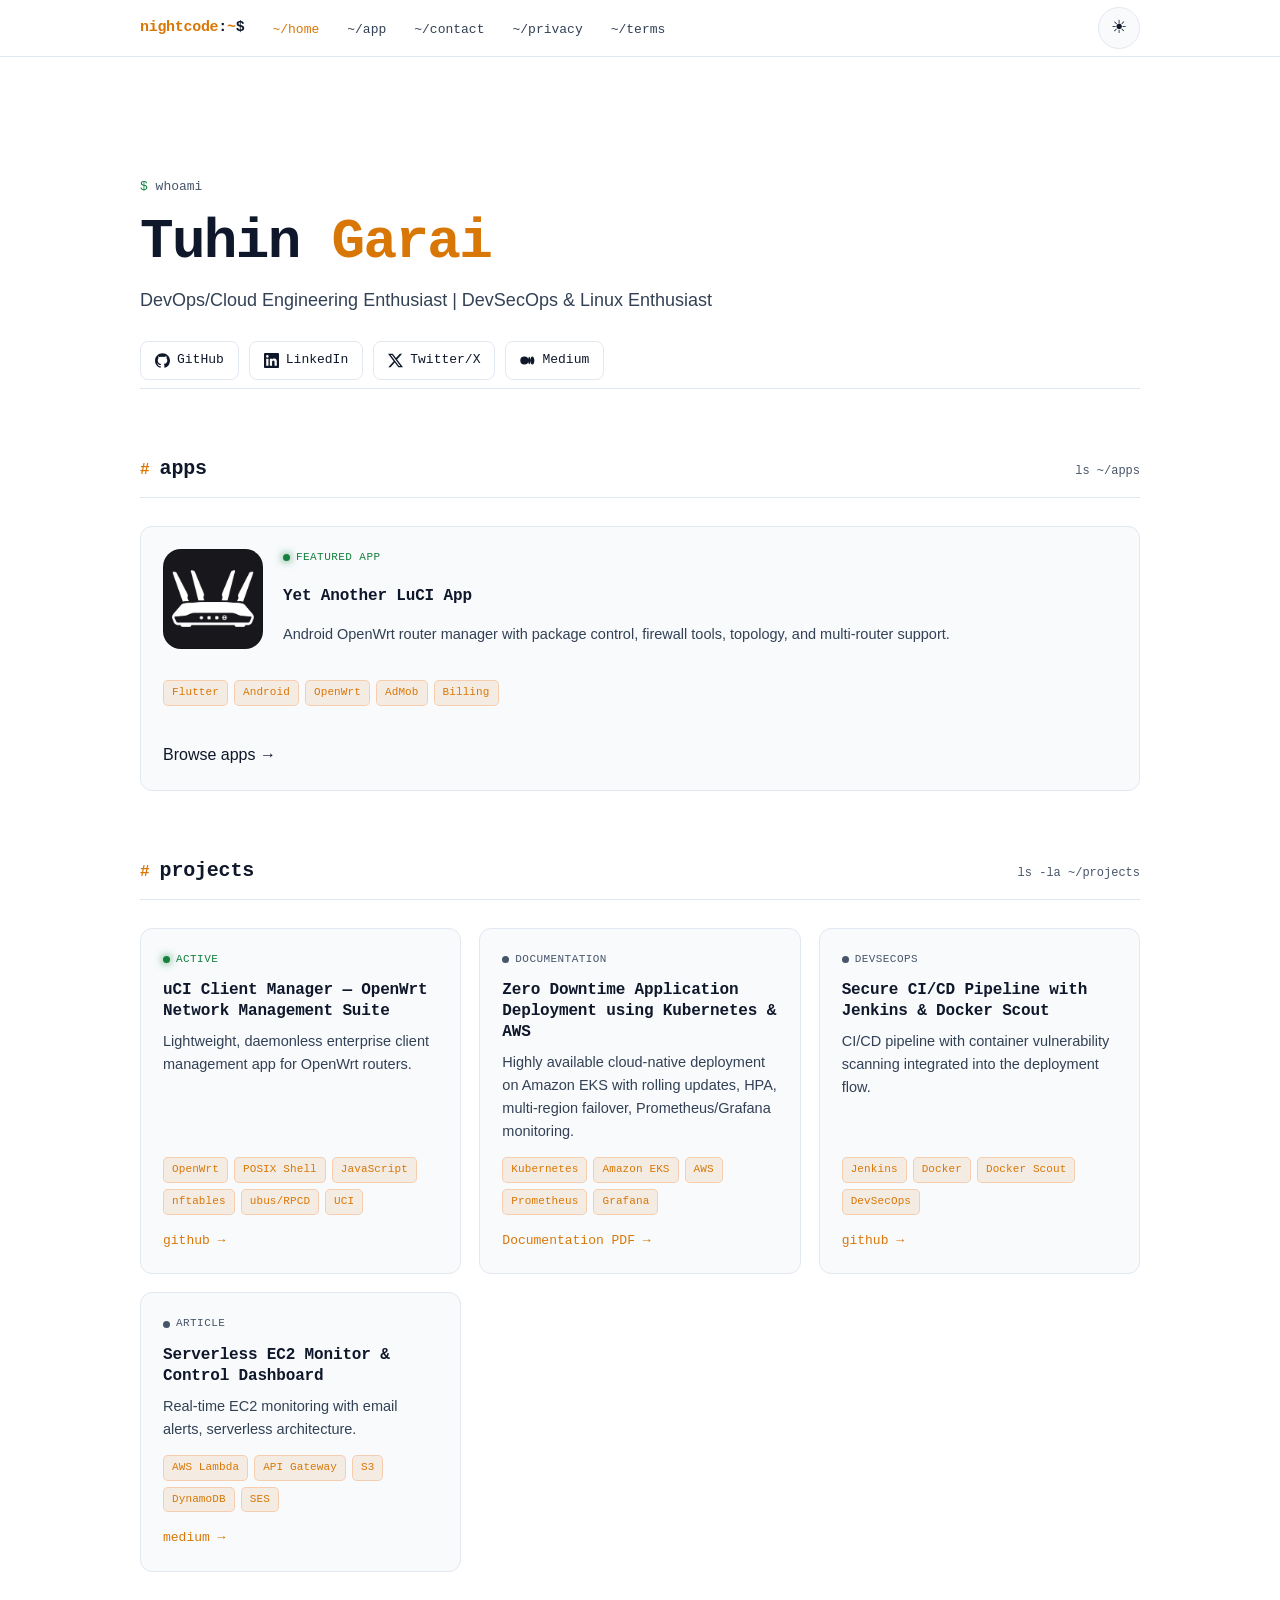
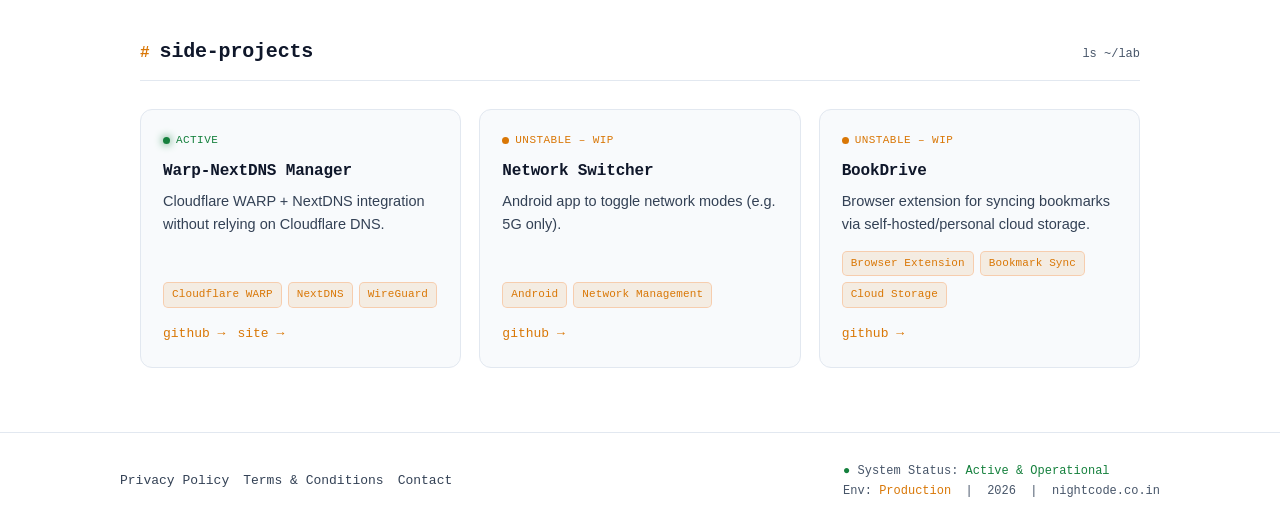
==== commit 9af39994: "refactor: implement persistent theme toggling with UI switch and update project assets" ====
--- a/index.html
+++ b/index.html
@@ -2,15 +2,17 @@
 <html lang="en">
 
 <head>
+  <meta charset="UTF-8">
+  <meta name="viewport" content="width=device-width, initial-scale=1.0">
+
   <!-- Google Tag Manager -->
   <script>(function(w,d,s,l,i){w[l]=w[l]||[];w[l].push({'gtm.start':
   new Date().getTime(),event:'gtm.js'});var f=d.getElementsByTagName(s)[0],
   j=d.createElement(s),dl=l!='dataLayer'?'&l='+l:'';j.async=true;j.src=
-  '/analytics/?id='+i+dl;f.parentNode.insertBefore(j,f);
+  'https://www.googletagmanager.com/gtm.js?id='+i+dl;f.parentNode.insertBefore(j,f);
   })(window,document,'script','dataLayer','GTM-NWBNMKMR');</script>
   <!-- End Google Tag Manager -->
-  <meta charset="UTF-8">
-  <meta name="viewport" content="width=device-width, initial-scale=1.0">
+
   <title>nightcode.co.in — Projects & Apps by nightcodex7</title>
   <meta name="description"
     content="nightcode.co.in features projects, open-source software, and Android apps by nightcodex7, including Yet Another LuCI App for OpenWrt.">
@@ -19,11 +21,9 @@
   <link rel="canonical" href="https://nightcode.co.in/">
 
   <!-- Performance & Resource Hints -->
-  <link rel="preconnect" href="https://play-lh.googleusercontent.com" crossorigin>
-  <link rel="dns-prefetch" href="https://play-lh.googleusercontent.com">
   <link rel="preconnect" href="https://www.googletagmanager.com">
   <link rel="dns-prefetch" href="https://www.googletagmanager.com">
-  <link rel="preload" as="image" href="https://play-lh.googleusercontent.com/Rg--QY-uvtgIDspsjpdXg3IpzzlnApyEFl4UIc5y411rOdT7_73zmTaIJdbg_Q_hnLItHSQLO6C3EMO8smJp=w240-h480-rw">
+  <link rel="preload" as="image" href="assets/images/app_logo_router_clean.png" fetchpriority="high">
 
   <!-- Open Graph / Facebook -->
   <meta property="og:site_name" content="nightcode.co.in">
@@ -32,7 +32,7 @@
   <meta property="og:description" content="Discover projects and Android apps by nightcodex7, including the featured Yet Another LuCI App for OpenWrt.">
   <meta property="og:url" content="https://nightcode.co.in/">
   <meta property="og:type" content="website">
-  <meta property="og:image" content="https://play-lh.googleusercontent.com/Rg--QY-uvtgIDspsjpdXg3IpzzlnApyEFl4UIc5y411rOdT7_73zmTaIJdbg_Q_hnLItHSQLO6C3EMO8smJp=w240-h480-rw">
+  <meta property="og:image" content="https://raw.githubusercontent.com/nightcodex7/yet-another-luci-app/main/assets/images/app_logo_router_clean.png">
 
   <!-- Twitter Card -->
   <meta name="twitter:card" content="summary_large_image">
@@ -40,9 +40,9 @@
   <meta name="twitter:creator" content="@nightcode_x">
   <meta name="twitter:title" content="nightcode.co.in — Projects & Apps by nightcodex7">
   <meta name="twitter:description" content="Discover projects and Android apps by nightcodex7, including the featured Yet Another LuCI App for OpenWrt.">
-  <meta name="twitter:image" content="https://play-lh.googleusercontent.com/Rg--QY-uvtgIDspsjpdXg3IpzzlnApyEFl4UIc5y411rOdT7_73zmTaIJdbg_Q_hnLItHSQLO6C3EMO8smJp=w240-h480-rw">
-
-  <link rel="icon" id="site-favicon" href="assets/icons/favicon-dark.svg" type="image/svg+xml">
+  <meta name="twitter:image" content="https://raw.githubusercontent.com/nightcodex7/yet-another-luci-app/main/assets/images/app_logo_router_clean.png">
+
+  <link rel="icon" id="site-favicon" href="assets/icons/app_logo_favicon_dark.png" type="image/png">
   <script>
   (function(){
     var prefersDark = window.matchMedia && window.matchMedia('(prefers-color-scheme: dark)').matches;
@@ -50,7 +50,7 @@
     var theme = storedTheme || (prefersDark ? 'dark' : 'light');
     document.documentElement.setAttribute('data-theme', theme);
     var favicon = document.getElementById('site-favicon');
-    if (favicon) favicon.href = theme === 'dark' ? 'assets/icons/favicon-dark.svg' : 'assets/icons/favicon-light.svg';
+    if (favicon) favicon.href = theme === 'dark' ? 'assets/icons/app_logo_favicon_dark.png' : 'assets/icons/app_logo_favicon_light.png';
     document.addEventListener('DOMContentLoaded', function(){
       var toggle = document.getElementById('themeToggle');
       if (!toggle) return;
@@ -59,7 +59,7 @@
         var nextTheme = document.documentElement.getAttribute('data-theme') === 'dark' ? 'light' : 'dark';
         document.documentElement.setAttribute('data-theme', nextTheme);
         localStorage.setItem('theme', nextTheme);
-        if (favicon) favicon.href = nextTheme === 'dark' ? 'assets/icons/favicon-dark.svg' : 'assets/icons/favicon-light.svg';
+        if (favicon) favicon.href = nextTheme === 'dark' ? 'assets/icons/app_logo_favicon_dark.png' : 'assets/icons/app_logo_favicon_light.png';
         toggle.textContent = nextTheme === 'dark' ? '☾' : '☀';
       });
     });
@@ -68,7 +68,7 @@
       if (localStorage.getItem('theme')) return;
       var t = e.matches ? 'dark' : 'light';
       document.documentElement.setAttribute('data-theme', t);
-      if (favicon) favicon.href = t === 'dark' ? 'assets/icons/favicon-dark.svg' : 'assets/icons/favicon-light.svg';
+      if (favicon) favicon.href = t === 'dark' ? 'assets/icons/app_logo_favicon_dark.png' : 'assets/icons/app_logo_favicon_light.png';
       var toggle = document.getElementById('themeToggle');
       if (toggle) toggle.textContent = t === 'dark' ? '☾' : '☀';
     });
@@ -140,29 +140,29 @@
       <h1>Tuhin <span class="accent">Garai</span></h1>
       <p class="tagline">DevOps/Cloud Engineering Enthusiast | DevSecOps &amp; Linux Enthusiast</p>
       <div class="hero-links">
-        <a href="https://github.com/nightcodex7" target="_blank" rel="noopener">
-          <svg viewBox="0 0 24 24" fill="currentColor">
+        <a href="https://github.com/nightcodex7" target="_blank" rel="noopener" aria-label="GitHub profile of nightcodex7">
+          <svg viewBox="0 0 24 24" fill="currentColor" aria-hidden="true">
             <path
               d="M12 .5C5.37.5 0 5.78 0 12.29c0 5.21 3.44 9.63 8.21 11.19.6.11.82-.25.82-.56v-2.02c-3.34.71-4.04-1.59-4.04-1.59-.55-1.37-1.34-1.74-1.34-1.74-1.09-.74.08-.73.08-.73 1.21.08 1.85 1.22 1.85 1.22 1.07 1.8 2.81 1.28 3.5.98.11-.76.42-1.28.76-1.57-2.67-.3-5.47-1.31-5.47-5.84 0-1.29.47-2.34 1.22-3.17-.12-.3-.53-1.51.12-3.15 0 0 1-.31 3.3 1.21a11.6 11.6 0 0 1 6 0c2.3-1.52 3.3-1.21 3.3-1.21.65 1.64.24 2.85.12 3.15.76.83 1.22 1.88 1.22 3.17 0 4.54-2.81 5.53-5.49 5.83.43.36.81 1.08.81 2.18v3.23c0 .31.22.68.83.56A12.01 12.01 0 0 0 24 12.29C24 5.78 18.63.5 12 .5Z" />
           </svg>
           GitHub
         </a>
-        <a href="https://linkedin.com/in/tuhingarai" target="_blank" rel="noopener">
-          <svg viewBox="0 0 24 24" fill="currentColor">
+        <a href="https://linkedin.com/in/tuhingarai" target="_blank" rel="noopener" aria-label="LinkedIn profile of Tuhin Garai">
+          <svg viewBox="0 0 24 24" fill="currentColor" aria-hidden="true">
             <path
               d="M20.45 20.45h-3.56v-5.57c0-1.33-.03-3.04-1.85-3.04-1.86 0-2.14 1.45-2.14 2.94v5.67H9.35V9h3.41v1.56h.05c.48-.9 1.64-1.85 3.37-1.85 3.6 0 4.27 2.37 4.27 5.46v6.28zM5.34 7.43a2.06 2.06 0 1 1 0-4.13 2.06 2.06 0 0 1 0 4.13zM7.12 20.45H3.55V9h3.57v11.45zM22.22 0H1.77C.79 0 0 .77 0 1.72v20.56C0 23.23.79 24 1.77 24h20.45c.98 0 1.78-.77 1.78-1.72V1.72C24 .77 23.2 0 22.22 0z" />
           </svg>
           LinkedIn
         </a>
-        <a href="https://x.com/nightcode_x" target="_blank" rel="noopener">
-          <svg viewBox="0 0 24 24" fill="currentColor">
+        <a href="https://x.com/nightcode_x" target="_blank" rel="noopener" aria-label="Twitter profile of nightcode_x">
+          <svg viewBox="0 0 24 24" fill="currentColor" aria-hidden="true">
             <path
               d="M18.9 1.15h3.68l-8.04 9.19L24 22.85h-7.41l-5.8-7.58-6.63 7.58H.47l8.6-9.83L0 1.15h7.6l5.24 6.93 6.06-6.93zm-1.29 19.5h2.04L6.49 3.24H4.3L17.61 20.65z" />
           </svg>
           Twitter/X
         </a>
-        <a href="https://medium.com/@nightcode_x" target="_blank" rel="noopener">
-          <svg viewBox="0 0 24 24" fill="currentColor">
+        <a href="https://medium.com/@nightcode_x" target="_blank" rel="noopener" aria-label="Medium blog profile of nightcode_x">
+          <svg viewBox="0 0 24 24" fill="currentColor" aria-hidden="true">
             <path
               d="M13.54 12a6.54 6.54 0 1 1-13.08 0 6.54 6.54 0 0 1 13.08 0zm9.46 0c0 3.61-1.46 6.54-3.27 6.54s-3.27-2.93-3.27-6.54 1.47-6.54 3.27-6.54S23 8.39 23 12zm-6.54 0c0 3.31-.73 6-1.63 6s-1.64-2.69-1.64-6 .74-6 1.64-6 1.63 2.69 1.63 6z" />
           </svg>
@@ -178,10 +178,10 @@
         <span class="meta">ls ~/apps</span>
       </div>
       <div class="apps-grid">
-        <a href="app.html" class="card app-card" style="text-decoration:none;color:inherit;">
+        <a href="app.html" class="card app-card" style="text-decoration:none;color:inherit;" aria-label="Explore Yet Another LuCI App details">
           <div class="app-preview">
             <img src="assets/images/app_logo_router_clean.png"
-              alt="Yet Another LuCI App icon" width="100" height="100" decoding="async">
+              alt="Yet Another LuCI App icon" width="100" height="70" decoding="async" fetchpriority="high">
             <div class="app-preview-content">
               <span class="status active"><span class="dot"></span>Featured App</span>
               <h3>Yet Another LuCI App</h3>
--- a/styles.css
+++ b/styles.css
@@ -5,12 +5,12 @@
   --bg-elev2: #171717;
   --border: #232323;
   --border-soft: #1c1c1c;
-  --text: #e5e5e5;
-  --text-dim: #9a9a9a;
-  --text-faint: #6b6b6b;
+  --text: #f1f5f9;
+  --text-dim: #a3a3a3;
+  --text-faint: #787878;
   --accent: #f97316;
   --accent-dim: #c2410c;
-  --accent-soft: rgba(249, 115, 22, 0.12);
+  --accent-soft: rgba(249, 115, 22, 0.14);
   --success: #22c55e;
   --mono: "JetBrains Mono", "Fira Code", "SF Mono", "Cascadia Code", "Consolas", ui-monospace, monospace;
   --sans: -apple-system, BlinkMacSystemFont, "Segoe UI", Roboto, Helvetica, Arial, sans-serif;
@@ -19,17 +19,17 @@
 /* Light theme overrides */
 [data-theme="light"] {
   --bg: #ffffff;
-  --bg-elev: #f7f7f7;
-  --bg-elev2: #f2f2f2;
-  --border: #e6e6e6;
-  --border-soft: #f0f0f0;
-  --text: #0b0b0b;
-  --text-dim: #4a4a4a;
-  --text-faint: #6f6f6f;
-  --accent: #f97316;
-  --accent-dim: #c2410c;
-  --accent-soft: rgba(249, 115, 22, 0.08);
-  --success: #1f8a3f;
+  --bg-elev: #f8fafc;
+  --bg-elev2: #f1f5f9;
+  --border: #e2e8f0;
+  --border-soft: #cbd5e1;
+  --text: #0f172a;
+  --text-dim: #334155;
+  --text-faint: #475569;
+  --accent: #d97706;
+  --accent-dim: #b45309;
+  --accent-soft: rgba(217, 119, 6, 0.1);
+  --success: #15803d;
 }
 
 * { margin: 0; padding: 0; box-sizing: border-box; }
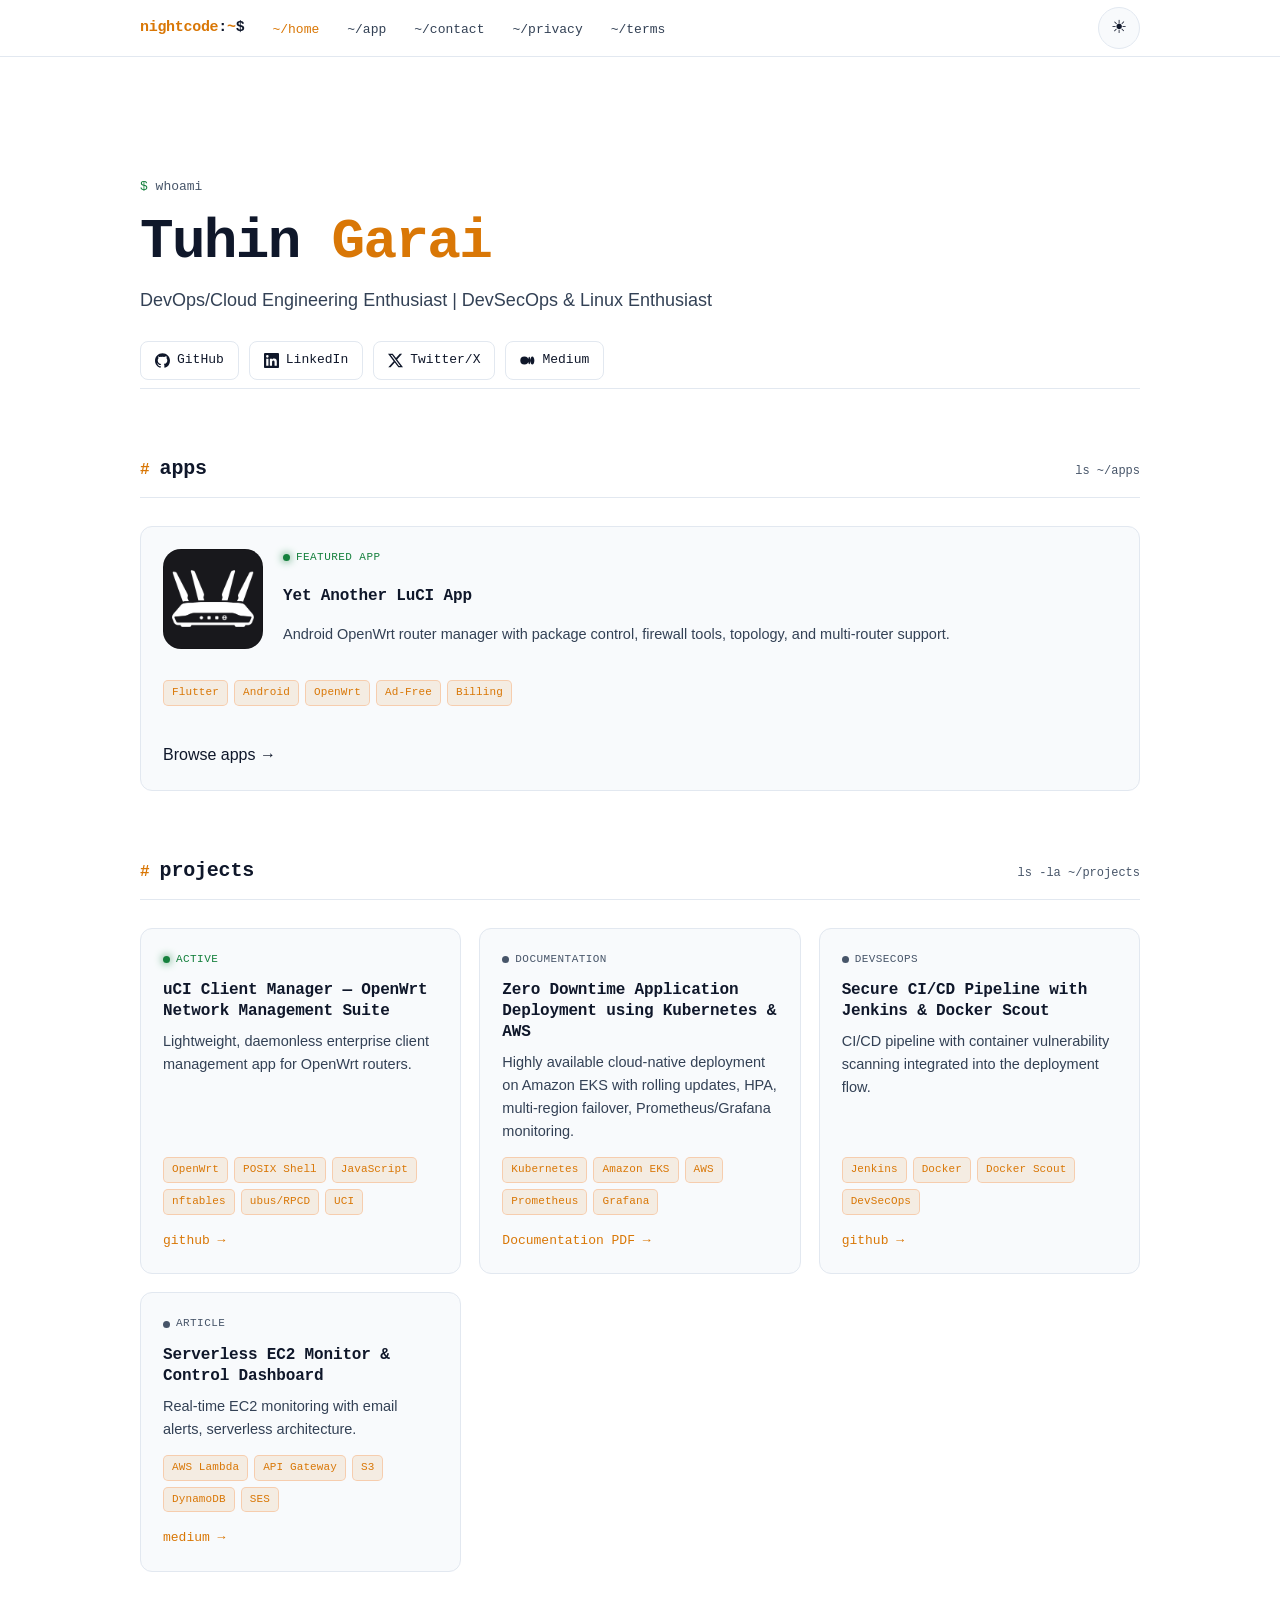
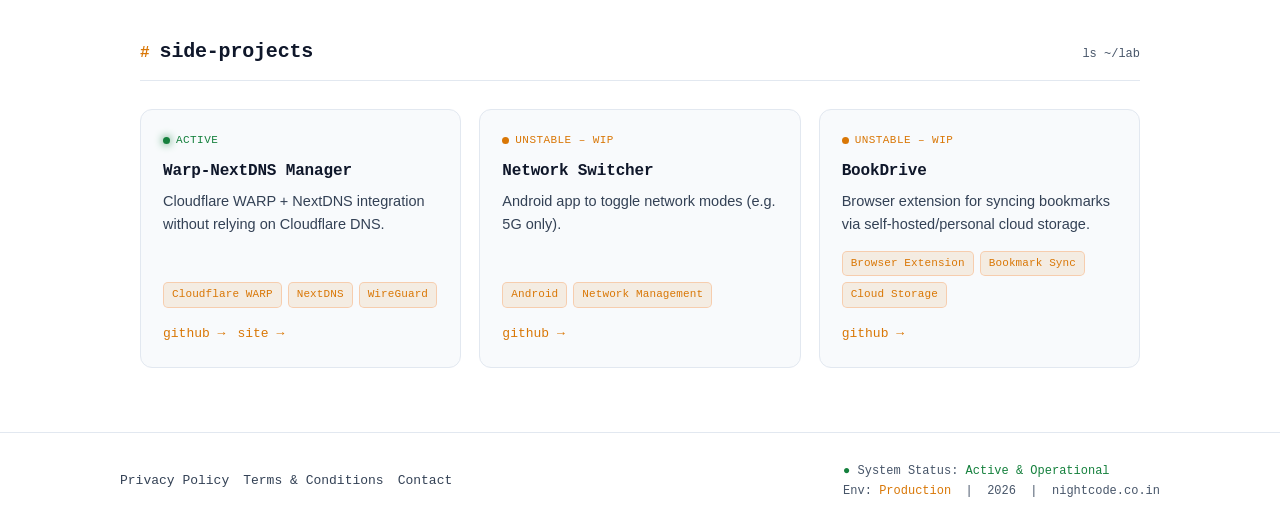
==== commit 517c6ce3: "refactor: standardize HTML and script formatting across project pages and update app meta keywords" ====
--- a/index.html
+++ b/index.html
@@ -42,15 +42,16 @@
   <meta name="twitter:description" content="Discover projects and Android apps by nightcodex7, including the featured Yet Another LuCI App for OpenWrt.">
   <meta name="twitter:image" content="https://raw.githubusercontent.com/nightcodex7/yet-another-luci-app/main/assets/images/app_logo_router_clean.png">
 
-  <link rel="icon" id="site-favicon" href="assets/icons/app_logo_favicon_dark.png" type="image/png">
+  <link rel="icon" type="image/svg+xml" href="assets/favicon.svg">
+  <link rel="icon" type="image/svg+xml" sizes="16x16" href="assets/favicon-16x16.svg">
+  <link rel="icon" type="image/svg+xml" sizes="32x32" href="assets/favicon-32x32.svg">
+  <link rel="apple-touch-icon" href="assets/apple-touch-icon.svg">
   <script>
   (function(){
     var prefersDark = window.matchMedia && window.matchMedia('(prefers-color-scheme: dark)').matches;
     var storedTheme = localStorage.getItem('theme');
     var theme = storedTheme || (prefersDark ? 'dark' : 'light');
     document.documentElement.setAttribute('data-theme', theme);
-    var favicon = document.getElementById('site-favicon');
-    if (favicon) favicon.href = theme === 'dark' ? 'assets/icons/app_logo_favicon_dark.png' : 'assets/icons/app_logo_favicon_light.png';
     document.addEventListener('DOMContentLoaded', function(){
       var toggle = document.getElementById('themeToggle');
       if (!toggle) return;
@@ -59,7 +60,6 @@
         var nextTheme = document.documentElement.getAttribute('data-theme') === 'dark' ? 'light' : 'dark';
         document.documentElement.setAttribute('data-theme', nextTheme);
         localStorage.setItem('theme', nextTheme);
-        if (favicon) favicon.href = nextTheme === 'dark' ? 'assets/icons/app_logo_favicon_dark.png' : 'assets/icons/app_logo_favicon_light.png';
         toggle.textContent = nextTheme === 'dark' ? '☾' : '☀';
       });
     });
@@ -68,7 +68,6 @@
       if (localStorage.getItem('theme')) return;
       var t = e.matches ? 'dark' : 'light';
       document.documentElement.setAttribute('data-theme', t);
-      if (favicon) favicon.href = t === 'dark' ? 'assets/icons/app_logo_favicon_dark.png' : 'assets/icons/app_logo_favicon_light.png';
       var toggle = document.getElementById('themeToggle');
       if (toggle) toggle.textContent = t === 'dark' ? '☾' : '☀';
     });
@@ -188,7 +187,7 @@
               <p>Android OpenWrt router manager with package control, firewall tools, topology, and multi-router support.</p>
             </div>
           </div>
-          <div class="tags"><span class="tag">Flutter</span><span class="tag">Android</span><span class="tag">OpenWrt</span><span class="tag">AdMob</span><span class="tag">Billing</span></div>
+          <div class="tags"><span class="tag">Flutter</span><span class="tag">Android</span><span class="tag">OpenWrt</span><span class="tag">Ad-Free</span><span class="tag">Billing</span></div>
           <span class="cta">Browse apps →</span>
         </a>
       </div>
--- a/styles.css
+++ b/styles.css
@@ -636,20 +636,154 @@
 }
 .shots-grid {
   display: grid;
-  grid-template-columns: repeat(auto-fill, minmax(220px, 1fr));
-  gap: 14px;
-}
-.shots-grid img {
+  grid-template-columns: repeat(auto-fill, minmax(200px, 1fr));
+  gap: 16px;
+}
+.shot-card {
+  display: flex;
+  flex-direction: column;
+  background: var(--bg-elev);
+  border: 1px solid var(--border);
+  border-radius: 12px;
+  overflow: hidden;
+  cursor: pointer;
+  transition: transform 0.2s cubic-bezier(0.16, 1, 0.3, 1), border-color 0.2s ease, box-shadow 0.2s ease;
+}
+.shot-card--wide {
+  grid-column: span 2;
+}
+.shot-card--full {
+  grid-column: 1 / -1;
+}
+@media (max-width: 650px) {
+  .shot-card--wide,
+  .shot-card--full {
+    grid-column: span 1;
+  }
+}
+.shot-card:hover {
+  transform: translateY(-4px) scale(1.01);
+  border-color: var(--accent);
+  box-shadow: 0 10px 24px rgba(0, 0, 0, 0.25);
+}
+.shot-card img {
   width: 100%;
   height: auto;
-  aspect-ratio: 9 / 19.5;
-  border-radius: 10px;
-  border: 1px solid var(--border);
+  max-height: 440px;
+  object-fit: contain;
+  display: block;
+  background: var(--bg-elev2);
+}
+.shot-caption {
+  font-family: var(--mono);
+  font-size: 12px;
+  color: var(--text-dim);
+  padding: 10px 12px;
   background: var(--bg-elev);
-  transition: transform 0.18s, border-color 0.18s;
-  cursor: zoom-in;
-}
-.shots-grid img:hover { transform: scale(1.02); border-color: var(--accent-dim); }
+  border-top: 1px solid var(--border);
+  text-align: center;
+  white-space: nowrap;
+  overflow: hidden;
+  text-overflow: ellipsis;
+  transition: color 0.15s;
+}
+.shot-card:hover .shot-caption {
+  color: var(--accent);
+}
+
+/* Lightbox Modal */
+.lightbox-modal {
+  position: fixed;
+  inset: 0;
+  z-index: 1000;
+  background: rgba(0, 0, 0, 0.88);
+  backdrop-filter: blur(8px);
+  -webkit-backdrop-filter: blur(8px);
+  display: flex;
+  flex-direction: column;
+  align-items: center;
+  justify-content: center;
+  padding: 20px;
+  opacity: 0;
+  pointer-events: none;
+  transition: opacity 0.25s ease;
+}
+.lightbox-modal.active {
+  opacity: 1;
+  pointer-events: auto;
+}
+.lightbox-content {
+  position: relative;
+  max-width: 90vw;
+  max-height: 85vh;
+  display: flex;
+  flex-direction: column;
+  align-items: center;
+}
+.lightbox-img {
+  max-width: 100%;
+  max-height: 75vh;
+  object-fit: contain;
+  border-radius: 14px;
+  border: 1px solid rgba(255, 255, 255, 0.15);
+  box-shadow: 0 16px 48px rgba(0, 0, 0, 0.6);
+}
+.lightbox-caption {
+  font-family: var(--mono);
+  font-size: 14px;
+  color: #fff;
+  margin-top: 14px;
+  text-align: center;
+}
+.lightbox-close,
+.lightbox-prev,
+.lightbox-next {
+  position: absolute;
+  background: rgba(255, 255, 255, 0.12);
+  border: 1px solid rgba(255, 255, 255, 0.2);
+  color: #fff;
+  border-radius: 50%;
+  width: 44px;
+  height: 44px;
+  display: flex;
+  align-items: center;
+  justify-content: center;
+  cursor: pointer;
+  font-size: 24px;
+  line-height: 1;
+  transition: background 0.18s, border-color 0.18s, transform 0.18s;
+  user-select: none;
+  -webkit-user-select: none;
+}
+.lightbox-close:hover,
+.lightbox-prev:hover,
+.lightbox-next:hover {
+  background: var(--accent);
+  border-color: var(--accent);
+  color: #000;
+}
+.lightbox-close {
+  top: 20px;
+  right: 20px;
+}
+.lightbox-prev {
+  left: 20px;
+  top: 50%;
+  transform: translateY(-50%);
+}
+.lightbox-next {
+  right: 20px;
+  top: 50%;
+  transform: translateY(-50%);
+}
+.lightbox-prev:hover { transform: translateY(-50%) scale(1.08); }
+.lightbox-next:hover { transform: translateY(-50%) scale(1.08); }
+
+@media (max-width: 640px) {
+  .lightbox-prev { left: 10px; width: 38px; height: 38px; font-size: 20px; }
+  .lightbox-next { right: 10px; width: 38px; height: 38px; font-size: 20px; }
+  .lightbox-close { top: 10px; right: 10px; width: 38px; height: 38px; font-size: 20px; }
+}
 
 .feature-list {
   list-style: none;
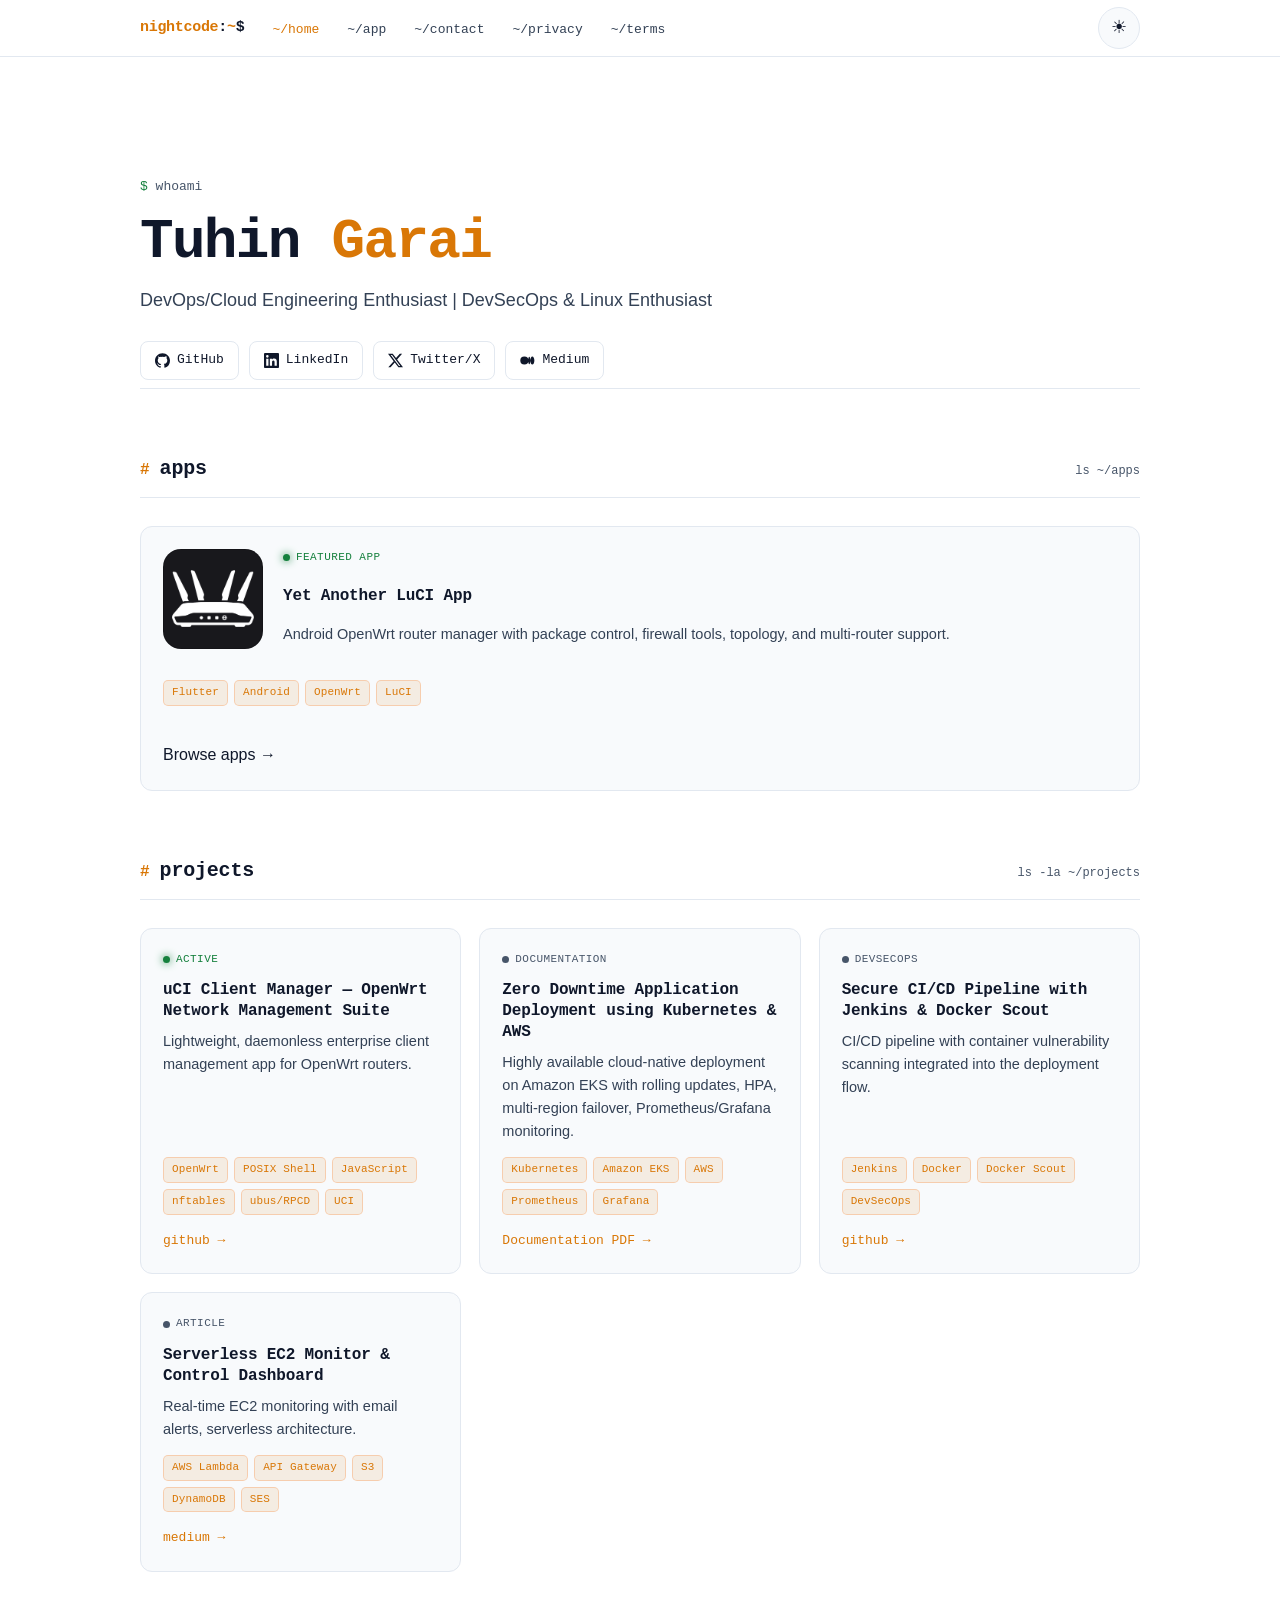
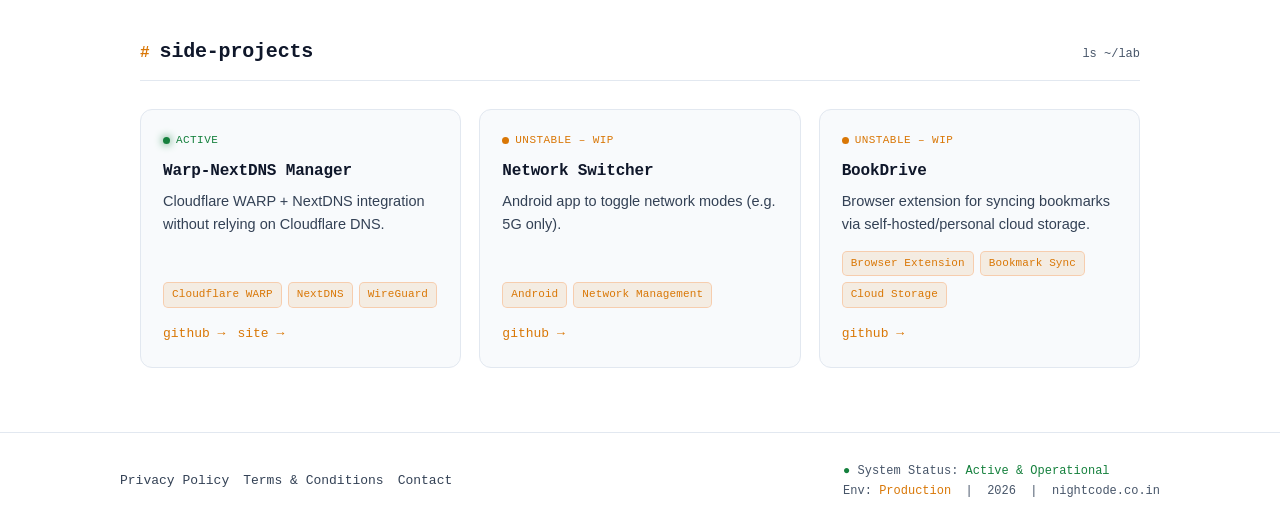
==== commit 26b46d7a: "refactor: update app metadata and tags to remove Ad-Free and Billing descriptors" ====
--- a/index.html
+++ b/index.html
@@ -187,7 +187,7 @@
               <p>Android OpenWrt router manager with package control, firewall tools, topology, and multi-router support.</p>
             </div>
           </div>
-          <div class="tags"><span class="tag">Flutter</span><span class="tag">Android</span><span class="tag">OpenWrt</span><span class="tag">Ad-Free</span><span class="tag">Billing</span></div>
+          <div class="tags"><span class="tag">Flutter</span><span class="tag">Android</span><span class="tag">OpenWrt</span><span class="tag">LuCI</span></div>
           <span class="cta">Browse apps →</span>
         </a>
       </div>
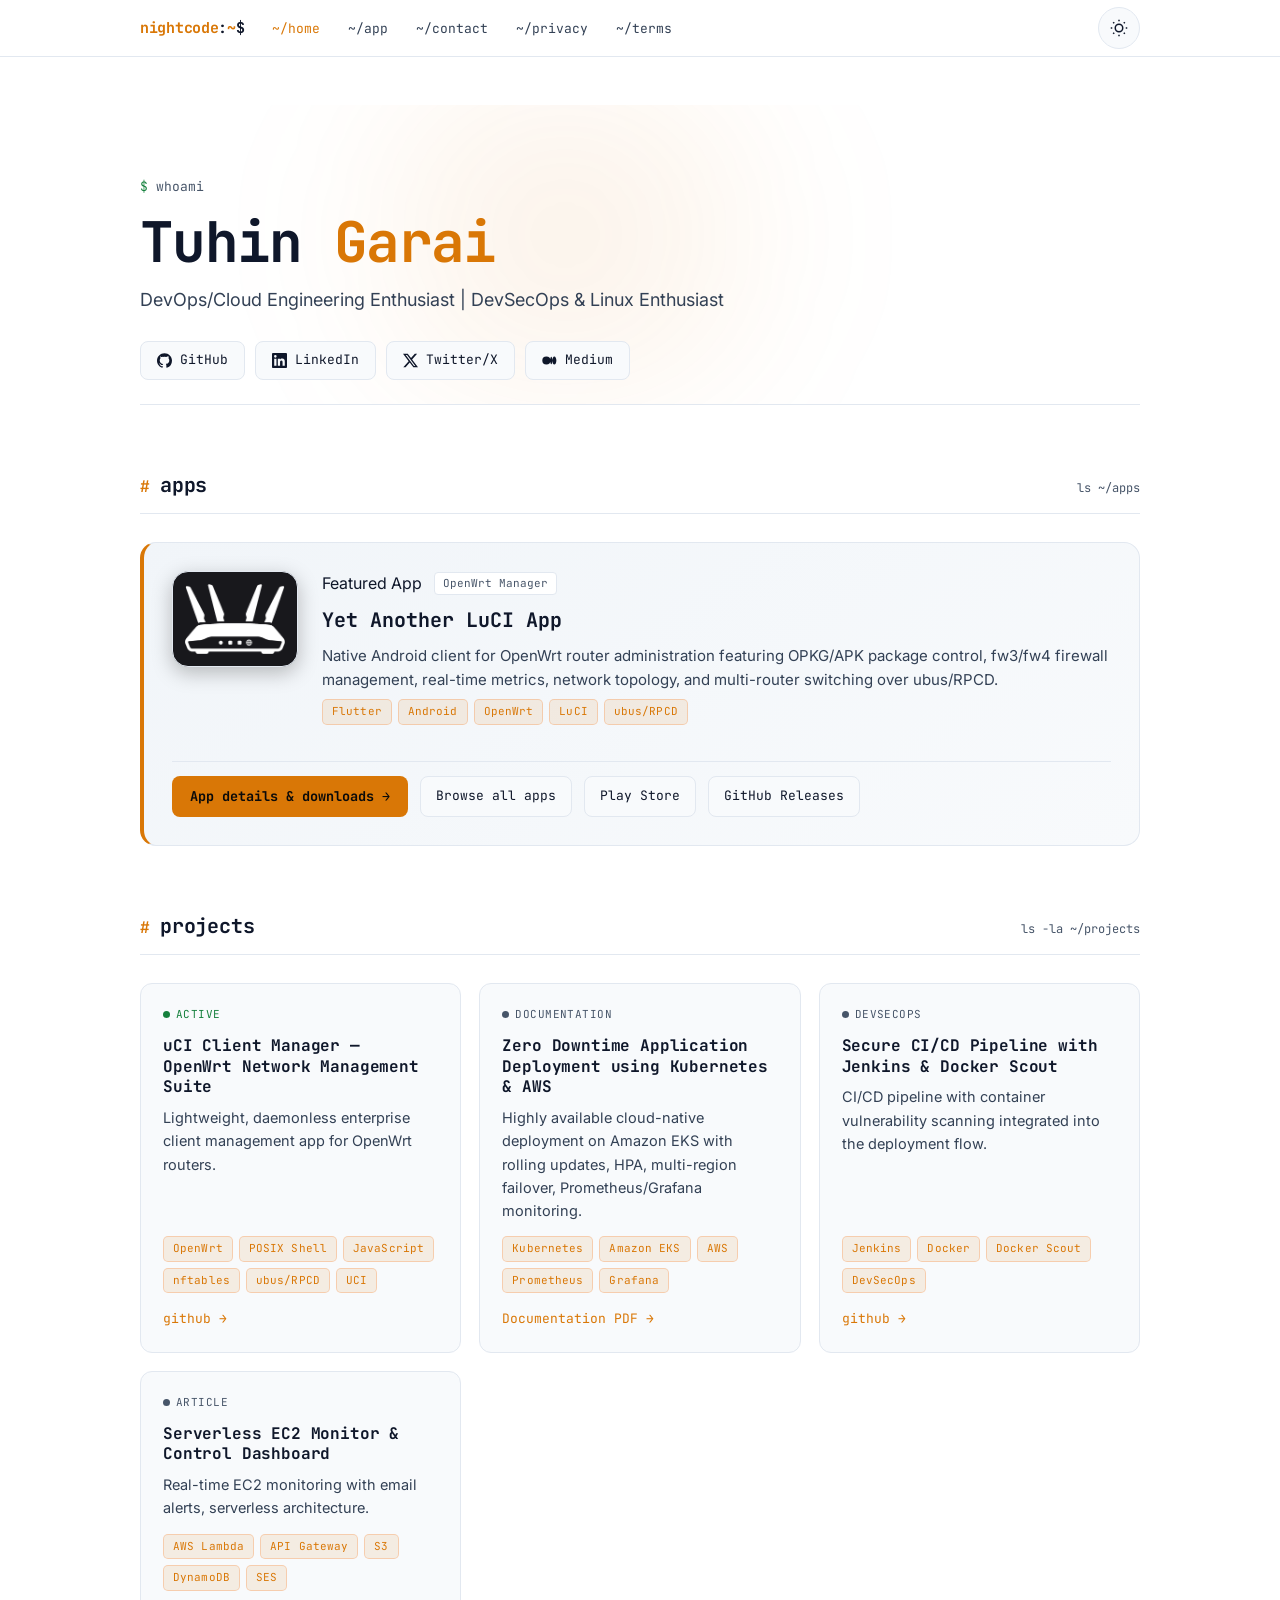
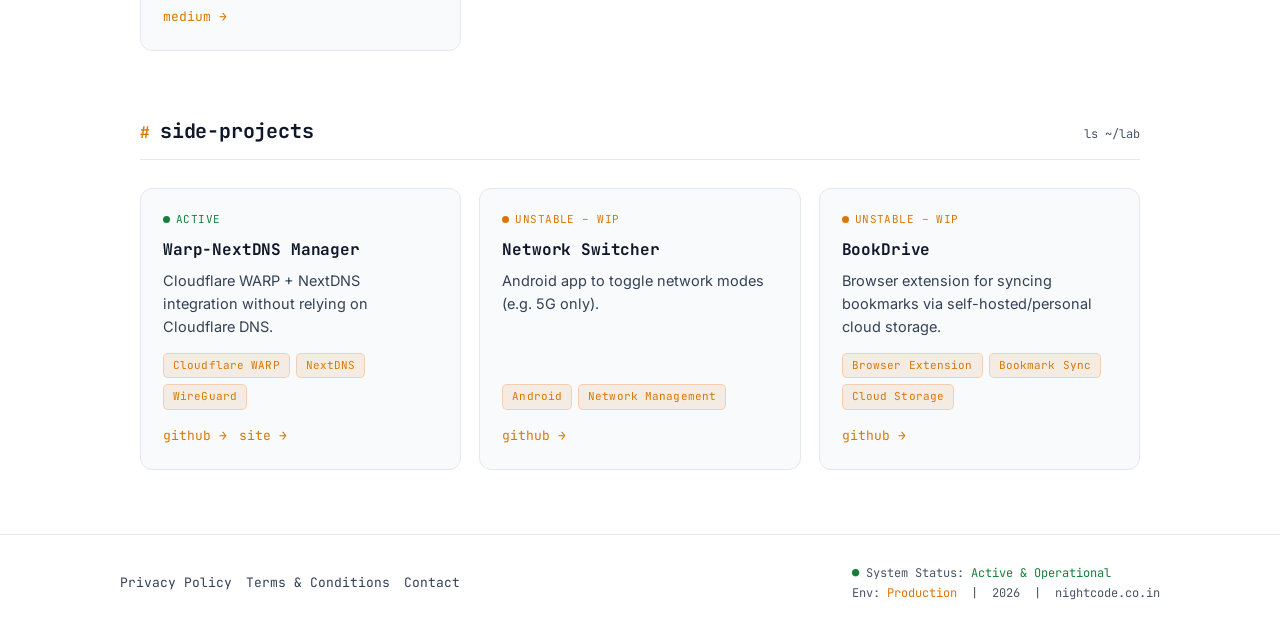
==== commit a935e152: "refactor: update UI with Inter font, new SVGs, hover effects, and a flagship app showcase card" ====
--- a/index.html
+++ b/index.html
@@ -23,6 +23,9 @@
   <!-- Performance & Resource Hints -->
   <link rel="preconnect" href="https://www.googletagmanager.com">
   <link rel="dns-prefetch" href="https://www.googletagmanager.com">
+  <link rel="preconnect" href="https://fonts.googleapis.com">
+  <link rel="preconnect" href="https://fonts.gstatic.com" crossorigin>
+  <link href="https://fonts.googleapis.com/css2?family=Inter:wght@400;500;600;700&family=JetBrains+Mono:wght@400;500;600;700&display=swap" rel="stylesheet">
   <link rel="preload" as="image" href="assets/images/app_logo_router_clean.png" fetchpriority="high">
 
   <!-- Open Graph / Facebook -->
@@ -52,15 +55,17 @@
     var storedTheme = localStorage.getItem('theme');
     var theme = storedTheme || (prefersDark ? 'dark' : 'light');
     document.documentElement.setAttribute('data-theme', theme);
+    var sunIcon = '<svg width="18" height="18" viewBox="0 0 24 24" fill="none" stroke="currentColor" stroke-width="2"><circle cx="12" cy="12" r="5"/><path d="M12 1v2M12 21v2M4.22 4.22l1.42 1.42M18.36 18.36l1.42 1.42M1 12h2M21 12h2M4.22 19.78l1.42-1.42M18.36 5.64l1.42-1.42"/></svg>';
+    var moonIcon = '<svg width="18" height="18" viewBox="0 0 24 24" fill="none" stroke="currentColor" stroke-width="2"><path d="M21 12.79A9 9 0 1 1 11.21 3 7 7 0 0 0 21 12.79z"/></svg>';
     document.addEventListener('DOMContentLoaded', function(){
       var toggle = document.getElementById('themeToggle');
       if (!toggle) return;
-      toggle.textContent = theme === 'dark' ? '☾' : '☀';
+      toggle.innerHTML = theme === 'dark' ? moonIcon : sunIcon;
       toggle.addEventListener('click', function(){
         var nextTheme = document.documentElement.getAttribute('data-theme') === 'dark' ? 'light' : 'dark';
         document.documentElement.setAttribute('data-theme', nextTheme);
         localStorage.setItem('theme', nextTheme);
-        toggle.textContent = nextTheme === 'dark' ? '☾' : '☀';
+        toggle.innerHTML = nextTheme === 'dark' ? moonIcon : sunIcon;
       });
     });
     var mq = window.matchMedia && window.matchMedia('(prefers-color-scheme: dark)');
@@ -69,7 +74,7 @@
       var t = e.matches ? 'dark' : 'light';
       document.documentElement.setAttribute('data-theme', t);
       var toggle = document.getElementById('themeToggle');
-      if (toggle) toggle.textContent = t === 'dark' ? '☾' : '☀';
+      if (toggle) toggle.innerHTML = t === 'dark' ? moonIcon : sunIcon;
     });
   })();
   </script>
@@ -122,7 +127,9 @@
       <a href="index.html" class="nav-brand"><span class="prompt">nightcode</span>:<span
           class="cursor">~</span>$</a>
       <button class="theme-toggle" id="themeToggle" type="button" aria-label="Toggle dark and light mode" title="Toggle theme">☀</button>
-      <button class="nav-toggle" aria-label="Toggle menu" aria-expanded="false">menu</button>
+      <button class="nav-toggle" aria-label="Toggle menu" aria-expanded="false">
+        <svg width="18" height="18" viewBox="0 0 24 24" fill="none" stroke="currentColor" stroke-width="2" aria-hidden="true"><line x1="3" y1="6" x2="21" y2="6"/><line x1="3" y1="12" x2="21" y2="12"/><line x1="3" y1="18" x2="21" y2="18"/></svg>
+      </button>
       <ul class="nav-links" id="navLinks">
         <li><a href="index.html" class="active">~/home</a></li>
         <li><a href="app.html">~/app</a></li>
@@ -177,19 +184,42 @@
         <span class="meta">ls ~/apps</span>
       </div>
       <div class="apps-grid">
-        <a href="app.html" class="card app-card" style="text-decoration:none;color:inherit;" aria-label="Explore Yet Another LuCI App details">
-          <div class="app-preview">
-            <img src="assets/images/app_logo_router_clean.png"
-              alt="Yet Another LuCI App icon" width="100" height="70" decoding="async" fetchpriority="high">
-            <div class="app-preview-content">
-              <span class="status active"><span class="dot"></span>Featured App</span>
+        <article class="flagship-app-card" role="region" aria-label="Featured Application: Yet Another LuCI App">
+          <div class="flagship-app-header">
+            <div class="flagship-app-logo">
+              <img src="assets/images/app_logo_router_clean.png" alt="Yet Another LuCI App icon" width="100" height="70" decoding="async" fetchpriority="high">
+            </div>
+            <div class="flagship-app-details">
+              <div class="flagship-badge-row">
+                <span class="status active"><span class="dot"></span>Featured App</span>
+                <span class="version-badge">OpenWrt Manager</span>
+              </div>
               <h3>Yet Another LuCI App</h3>
-              <p>Android OpenWrt router manager with package control, firewall tools, topology, and multi-router support.</p>
+              <p>Native Android client for OpenWrt router administration featuring OPKG/APK package control, fw3/fw4 firewall management, real-time metrics, network topology, and multi-router switching over ubus/RPCD.</p>
+              <div class="tags">
+                <span class="tag">Flutter</span>
+                <span class="tag">Android</span>
+                <span class="tag">OpenWrt</span>
+                <span class="tag">LuCI</span>
+                <span class="tag">ubus/RPCD</span>
+              </div>
             </div>
           </div>
-          <div class="tags"><span class="tag">Flutter</span><span class="tag">Android</span><span class="tag">OpenWrt</span><span class="tag">LuCI</span></div>
-          <span class="cta">Browse apps →</span>
-        </a>
+          <div class="flagship-app-actions">
+            <a href="yet-another-luci-app-openwrt.html" class="cta-primary">
+              App details &amp; downloads →
+            </a>
+            <a href="app.html" class="cta-secondary">
+              Browse all apps
+            </a>
+            <a href="https://play.google.com/store/apps/details?id=com.nightcode.luci&amp;referrer=utm_source%3Dnightcode.co.in%26utm_medium%3Dwebsite%26utm_campaign%3Dhome_flagship_card" target="_blank" rel="noopener" class="cta-secondary">
+              Play Store
+            </a>
+            <a href="https://github.com/nightcodex7/yet-another-luci-app/releases" target="_blank" rel="noopener" class="cta-secondary">
+              GitHub Releases
+            </a>
+          </div>
+        </article>
       </div>
     </section>
 
--- a/styles.css
+++ b/styles.css
@@ -13,7 +13,7 @@
   --accent-soft: rgba(249, 115, 22, 0.14);
   --success: #22c55e;
   --mono: "JetBrains Mono", "Fira Code", "SF Mono", "Cascadia Code", "Consolas", ui-monospace, monospace;
-  --sans: -apple-system, BlinkMacSystemFont, "Segoe UI", Roboto, Helvetica, Arial, sans-serif;
+  --sans: "Inter", -apple-system, BlinkMacSystemFont, "Segoe UI", Roboto, Helvetica, Arial, sans-serif;
 }
 
 /* Light theme overrides */
@@ -190,9 +190,27 @@
 
 /* ---------- hero ---------- */
 .hero {
-  padding: 72px 0 8px;
+  position: relative;
+  padding: 72px 0 24px;
   border-bottom: 1px solid var(--border);
   margin-bottom: 64px;
+  overflow: hidden;
+}
+.hero::before {
+  content: "";
+  position: absolute;
+  top: -20%;
+  left: 15%;
+  width: 550px;
+  height: 380px;
+  background: radial-gradient(circle, var(--accent-soft) 0%, rgba(249, 115, 22, 0.02) 65%, transparent 85%);
+  filter: blur(60px);
+  pointer-events: none;
+  z-index: 0;
+}
+.hero > * {
+  position: relative;
+  z-index: 1;
 }
 .hero .line { font-family: var(--mono); color: var(--text-faint); font-size: 13px; margin-bottom: 14px; }
 .hero .line .ok { color: var(--success); }
@@ -216,16 +234,24 @@
 .hero-links a {
   display: inline-flex;
   align-items: center;
-  gap: 7px;
-  padding: 8px 14px;
+  gap: 8px;
+  padding: 8px 16px;
   border: 1px solid var(--border);
   border-radius: 8px;
+  background: var(--bg-elev);
   color: var(--text);
   font-family: var(--mono);
   font-size: 13px;
-  transition: border-color 0.15s, color 0.15s, background 0.15s;
-}
-.hero-links a:hover { border-color: var(--accent); color: var(--accent); background: var(--accent-soft); opacity: 1; }
+  transition: border-color 0.2s ease, color 0.2s ease, background 0.2s ease, transform 0.2s ease, box-shadow 0.2s ease;
+}
+.hero-links a:hover {
+  border-color: var(--accent);
+  color: var(--accent);
+  background: var(--accent-soft);
+  transform: translateY(-2px);
+  box-shadow: 0 4px 16px rgba(249, 115, 22, 0.12);
+  opacity: 1;
+}
 .hero-links svg { width: 15px; height: 15px; flex-shrink: 0; }
 
 /* ---------- project grid ---------- */
@@ -337,6 +363,12 @@
   display: none;
 }
 
+@keyframes statusPulse {
+  0% { box-shadow: 0 0 0 0 rgba(34, 197, 94, 0.7); }
+  70% { box-shadow: 0 0 0 7px rgba(34, 197, 94, 0); }
+  100% { box-shadow: 0 0 0 0 rgba(34, 197, 94, 0); }
+}
+
 .card {
   background: var(--bg-elev);
   border: 1px solid var(--border);
@@ -344,9 +376,13 @@
   padding: 22px;
   display: flex;
   flex-direction: column;
-  transition: border-color 0.18s, transform 0.18s, background 0.18s;
-}
-.card:hover { border-color: var(--accent-dim); transform: translateY(-2px); }
+  transition: border-color 0.2s ease, transform 0.2s ease, box-shadow 0.2s ease, background 0.2s ease;
+}
+.card:hover {
+  border-color: rgba(249, 115, 22, 0.4);
+  transform: translateY(-3px);
+  box-shadow: 0 8px 24px rgba(0, 0, 0, 0.18);
+}
 .card .status {
   font-family: var(--mono);
   font-size: 11px;
@@ -360,7 +396,7 @@
 }
 .card .status .dot { width: 7px; height: 7px; border-radius: 50%; background: var(--text-faint); flex-shrink: 0; }
 .card .status.active { color: var(--success); }
-.card .status.active .dot { background: var(--success); box-shadow: 0 0 8px var(--success); }
+.card .status.active .dot { background: var(--success); animation: statusPulse 2s infinite ease-in-out; }
 .card .status.wip { color: var(--accent); }
 .card .status.wip .dot { background: var(--accent); }
 .card h3 {
@@ -380,9 +416,14 @@
   color: var(--accent);
   background: var(--accent-soft);
   border: 1px solid rgba(249, 115, 22, 0.25);
-  padding: 3px 8px;
+  padding: 3px 9px;
   border-radius: 5px;
   letter-spacing: 0.01em;
+  transition: background 0.15s ease, border-color 0.15s ease, transform 0.15s ease;
+}
+.tag:hover {
+  border-color: var(--accent);
+  transform: translateY(-1px);
 }
 .card-links { display: flex; flex-wrap: wrap; gap: 12px; font-family: var(--mono); font-size: 13px; }
 .card-links a { display: inline-flex; align-items: center; gap: 5px; }
@@ -417,9 +458,9 @@
 }
 
 .clickable { cursor: pointer; }
-.clickable:hover { border-color: var(--accent-dim); transform: translateY(-2px); }
-
-/* flagship card */
+.clickable:hover { border-color: var(--accent); transform: translateY(-3px); }
+
+/* flagship card & homepage showcase */
 .card.flagship {
   background: linear-gradient(180deg, var(--bg-elev2) 0%, var(--bg-elev) 100%);
   border-color: var(--accent-dim);
@@ -451,6 +492,125 @@
   transition: transform 0.15s, opacity 0.15s;
 }
 .card.flagship .cta:hover { transform: translateY(-1px); opacity: 0.92; }
+
+/* homepage flagship app showcase banner */
+.flagship-app-card {
+  background: linear-gradient(145deg, var(--bg-elev2) 0%, var(--bg-elev) 100%);
+  border: 1px solid var(--border);
+  border-left: 4px solid var(--accent);
+  border-radius: 16px;
+  padding: 28px;
+  display: flex;
+  flex-direction: column;
+  gap: 20px;
+  transition: border-color 0.25s ease, transform 0.25s ease, box-shadow 0.25s ease;
+}
+.flagship-app-card:hover {
+  border-color: var(--accent);
+  transform: translateY(-3px);
+  box-shadow: 0 12px 32px rgba(249, 115, 22, 0.16);
+}
+.flagship-app-header {
+  display: flex;
+  gap: 24px;
+  align-items: flex-start;
+}
+.flagship-app-logo {
+  flex-shrink: 0;
+  background: #141416;
+  border: 1px solid var(--border);
+  border-radius: 16px;
+  padding: 12px;
+  display: flex;
+  align-items: center;
+  justify-content: center;
+  box-shadow: 0 6px 20px rgba(0, 0, 0, 0.25);
+  transition: transform 0.2s ease, border-color 0.2s ease;
+}
+[data-theme="light"] .flagship-app-logo {
+  background: #18181c;
+}
+.flagship-app-logo img {
+  width: 100px;
+  height: 70px;
+  object-fit: contain;
+}
+.flagship-app-details {
+  display: flex;
+  flex-direction: column;
+  gap: 8px;
+  flex: 1;
+}
+.flagship-badge-row {
+  display: flex;
+  align-items: center;
+  gap: 12px;
+}
+.version-badge {
+  font-family: var(--mono);
+  font-size: 11px;
+  color: var(--text-faint);
+  background: var(--bg);
+  border: 1px solid var(--border);
+  padding: 2px 8px;
+  border-radius: 4px;
+}
+.flagship-app-details h3 {
+  font-family: var(--mono);
+  font-size: 20px;
+  font-weight: 700;
+  color: var(--text);
+  margin: 0;
+}
+.flagship-app-details p {
+  color: var(--text-dim);
+  font-size: 15px;
+  line-height: 1.55;
+  margin: 0;
+}
+.flagship-app-actions {
+  display: flex;
+  flex-wrap: wrap;
+  align-items: center;
+  gap: 12px;
+  padding-top: 14px;
+  border-top: 1px solid var(--border);
+}
+.cta-primary {
+  display: inline-flex;
+  align-items: center;
+  gap: 6px;
+  padding: 10px 18px;
+  background: var(--accent);
+  color: #0a0a0a !important;
+  font-family: var(--mono);
+  font-size: 13.5px;
+  font-weight: 700;
+  border-radius: 8px;
+  transition: opacity 0.18s ease, transform 0.18s ease;
+}
+.cta-primary:hover {
+  opacity: 0.92;
+  transform: translateY(-1px);
+}
+.cta-secondary {
+  display: inline-flex;
+  align-items: center;
+  gap: 6px;
+  padding: 9px 15px;
+  background: var(--bg-elev);
+  border: 1px solid var(--border);
+  color: var(--text) !important;
+  font-family: var(--mono);
+  font-size: 13px;
+  border-radius: 8px;
+  transition: border-color 0.18s ease, color 0.18s ease, background 0.18s ease;
+}
+.cta-secondary:hover {
+  border-color: var(--accent);
+  color: var(--accent) !important;
+  background: var(--accent-soft);
+}
 
 /* ---------- prose (legal/contact) ---------- */
 .prose { max-width: 760px; }
@@ -892,30 +1052,45 @@
     min-height: 56px;
     flex-wrap: wrap;
   }
-  .nav-toggle { display: block; }
+  .nav-toggle {
+    display: inline-flex;
+    align-items: center;
+    justify-content: center;
+  }
   .nav-links {
     position: absolute;
-    top: 55px;
+    top: 56px;
     left: 0;
     right: 0;
     flex-direction: column;
     align-items: stretch;
-    gap: 0;
+    gap: 2px;
     background: var(--bg-elev);
+    backdrop-filter: blur(16px);
+    -webkit-backdrop-filter: blur(16px);
     border-bottom: 1px solid var(--border);
-    padding: 6px 12px 12px;
-    display: none;
+    padding: 10px 14px 16px;
+    opacity: 0;
+    transform: translateY(-8px);
+    pointer-events: none;
+    transition: opacity 0.25s cubic-bezier(0.16, 1, 0.3, 1), transform 0.25s cubic-bezier(0.16, 1, 0.3, 1);
+    display: flex;
+    box-shadow: 0 12px 32px rgba(0, 0, 0, 0.4);
   }
-  .nav-links.open { display: flex; }
-  .nav-links a { padding: 11px 12px; border-radius: 6px; }
+  .nav-links.open {
+    opacity: 1;
+    transform: translateY(0);
+    pointer-events: auto;
+  }
+  .nav-links a { padding: 11px 14px; border-radius: 6px; font-size: 14px; }
   .theme-toggle {
     margin-left: auto;
-    padding: 7px 9px;
+    padding: 0;
     min-width: 38px;
     min-height: 38px;
   }
   main { padding: 36px 16px 52px; }
-  .hero { padding: 48px 0 8px; }
+  .hero { padding: 48px 0 16px; }
   .card.flagship { padding: 22px; }
   .contact-card { padding: 28px 20px; }
   .section-head .meta { display: none; }
